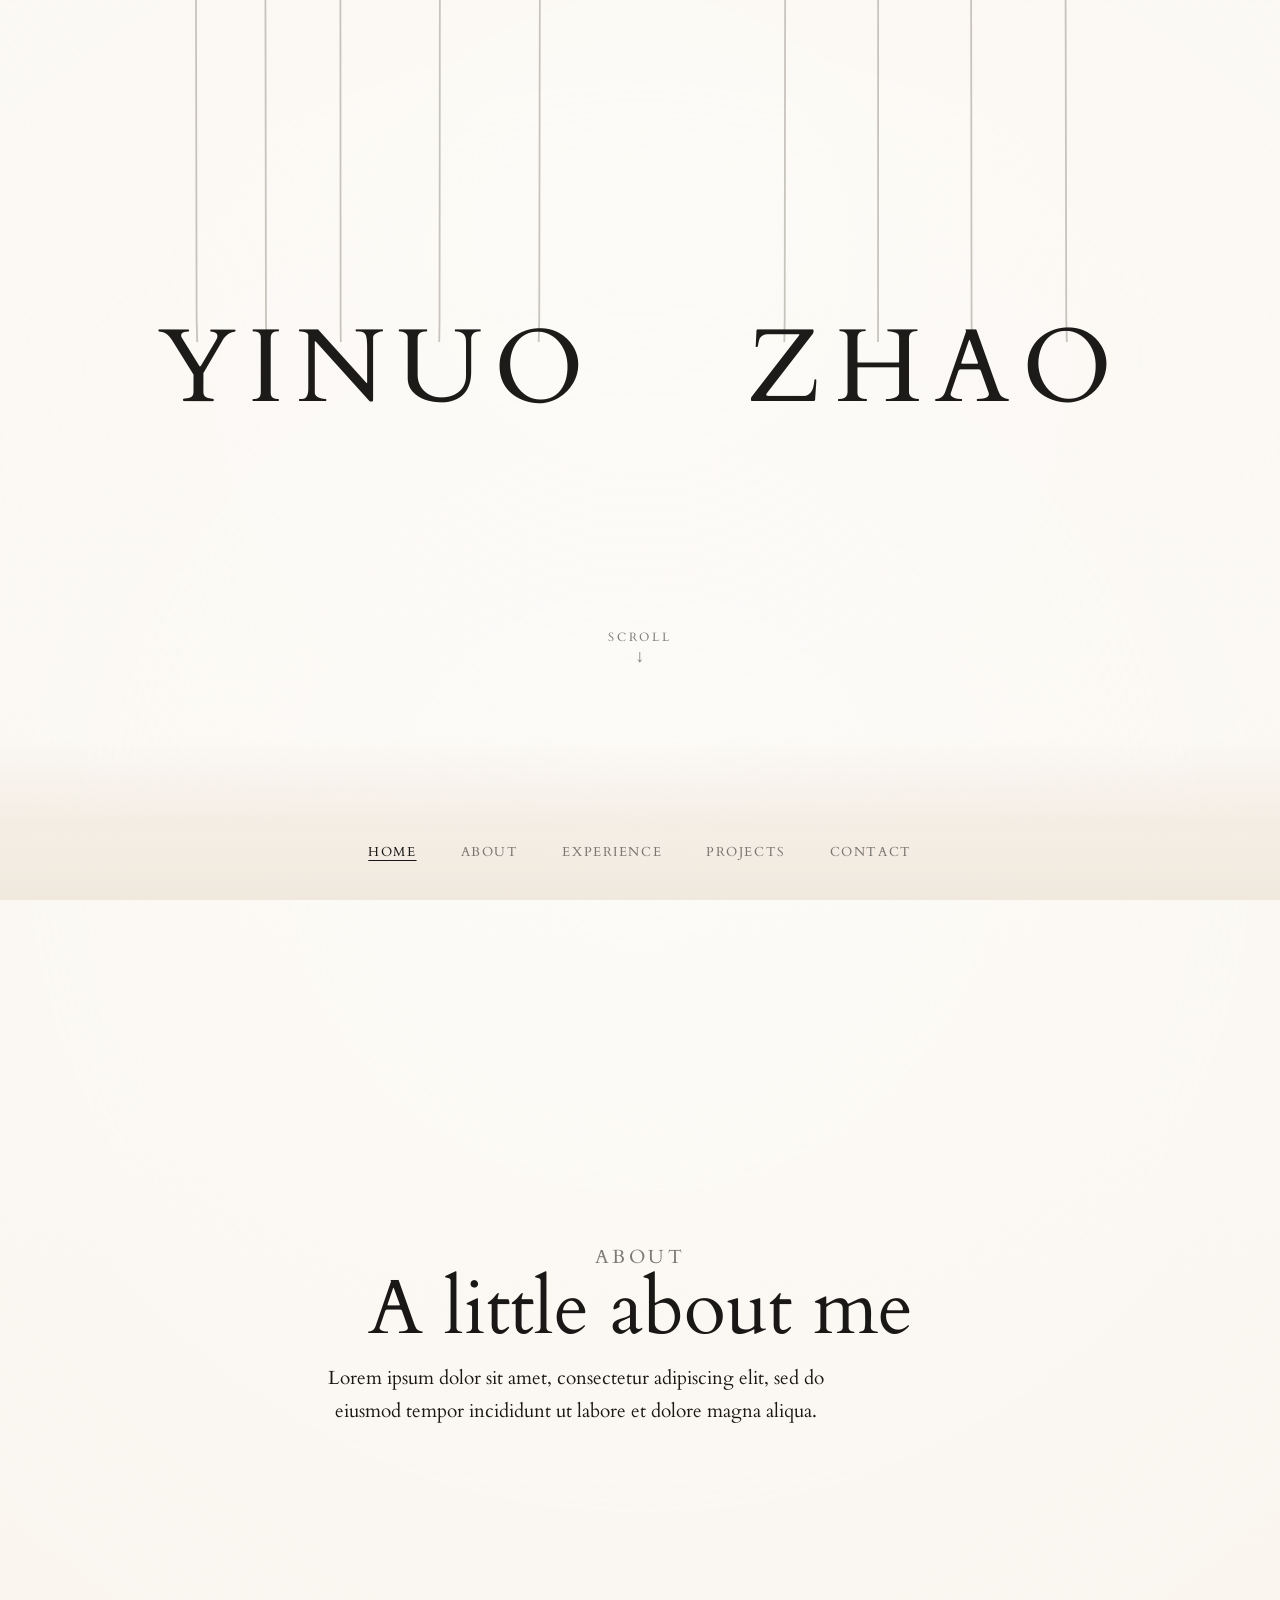
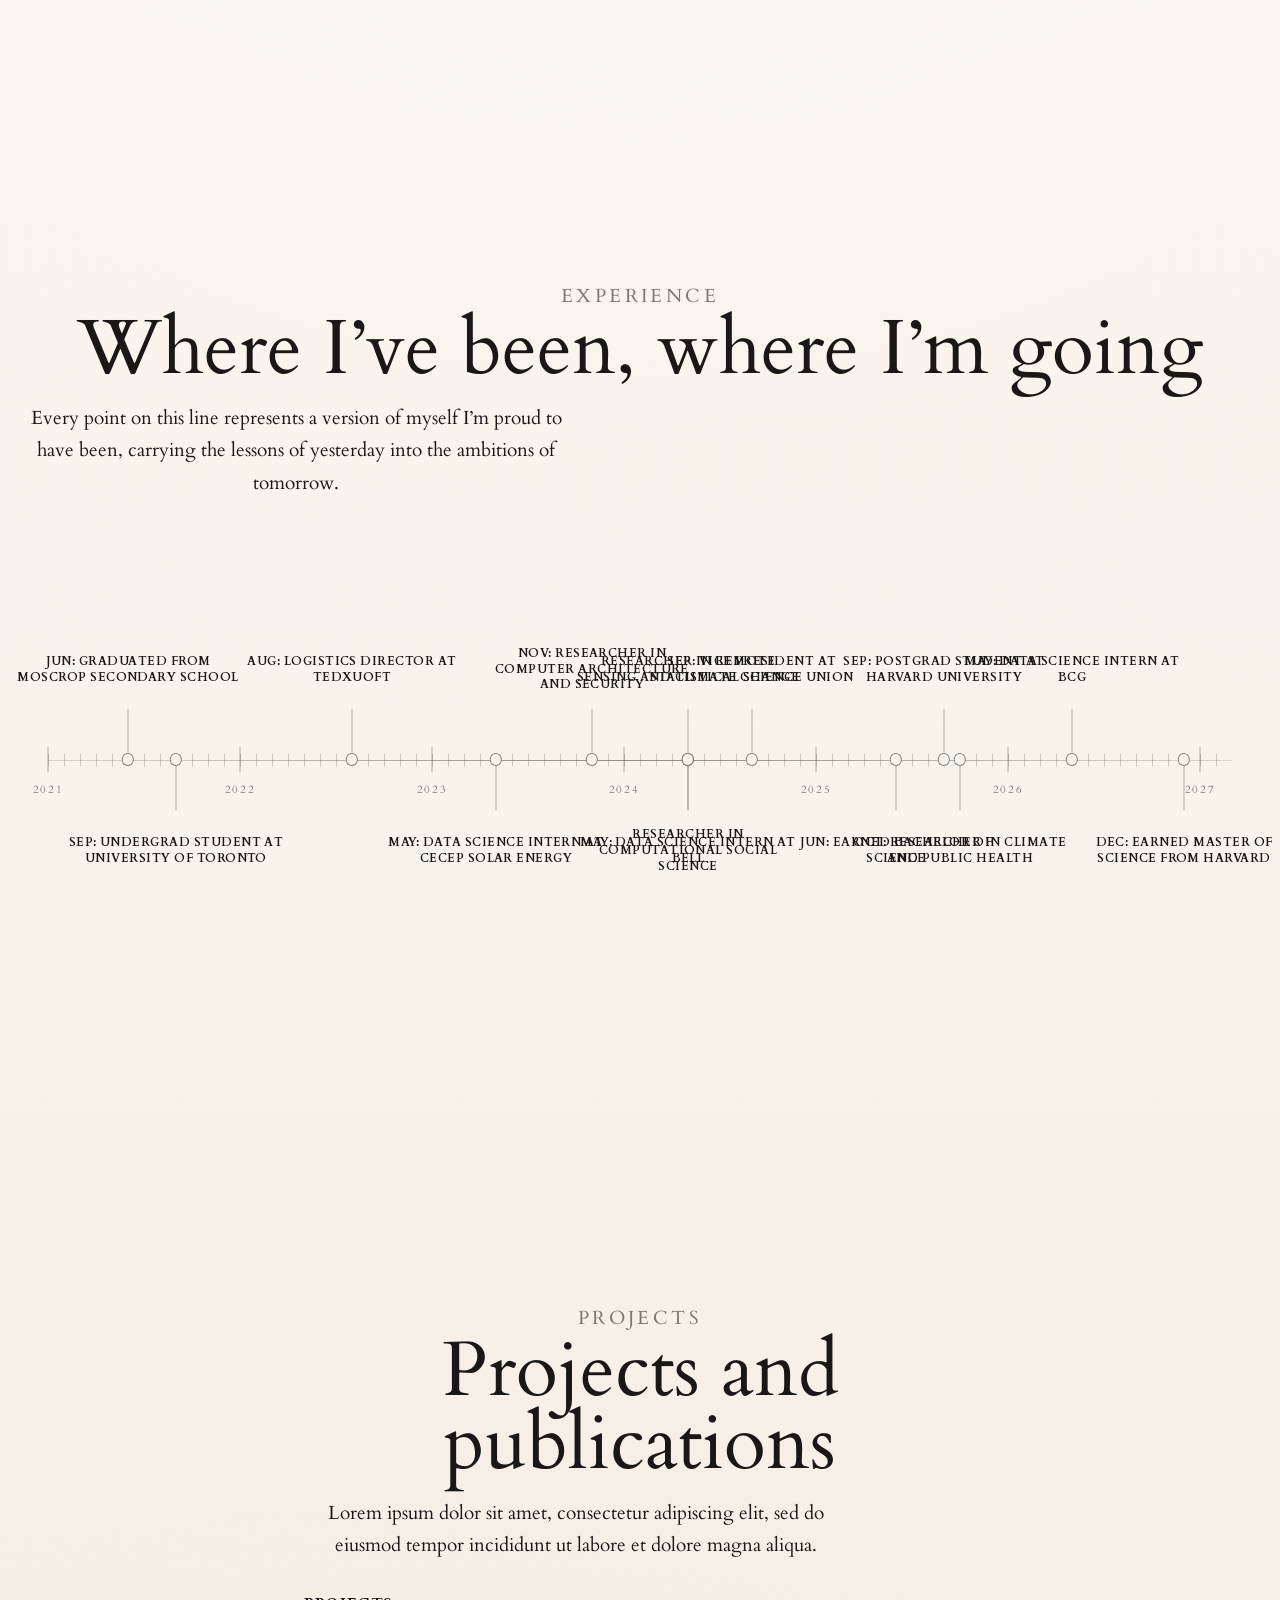
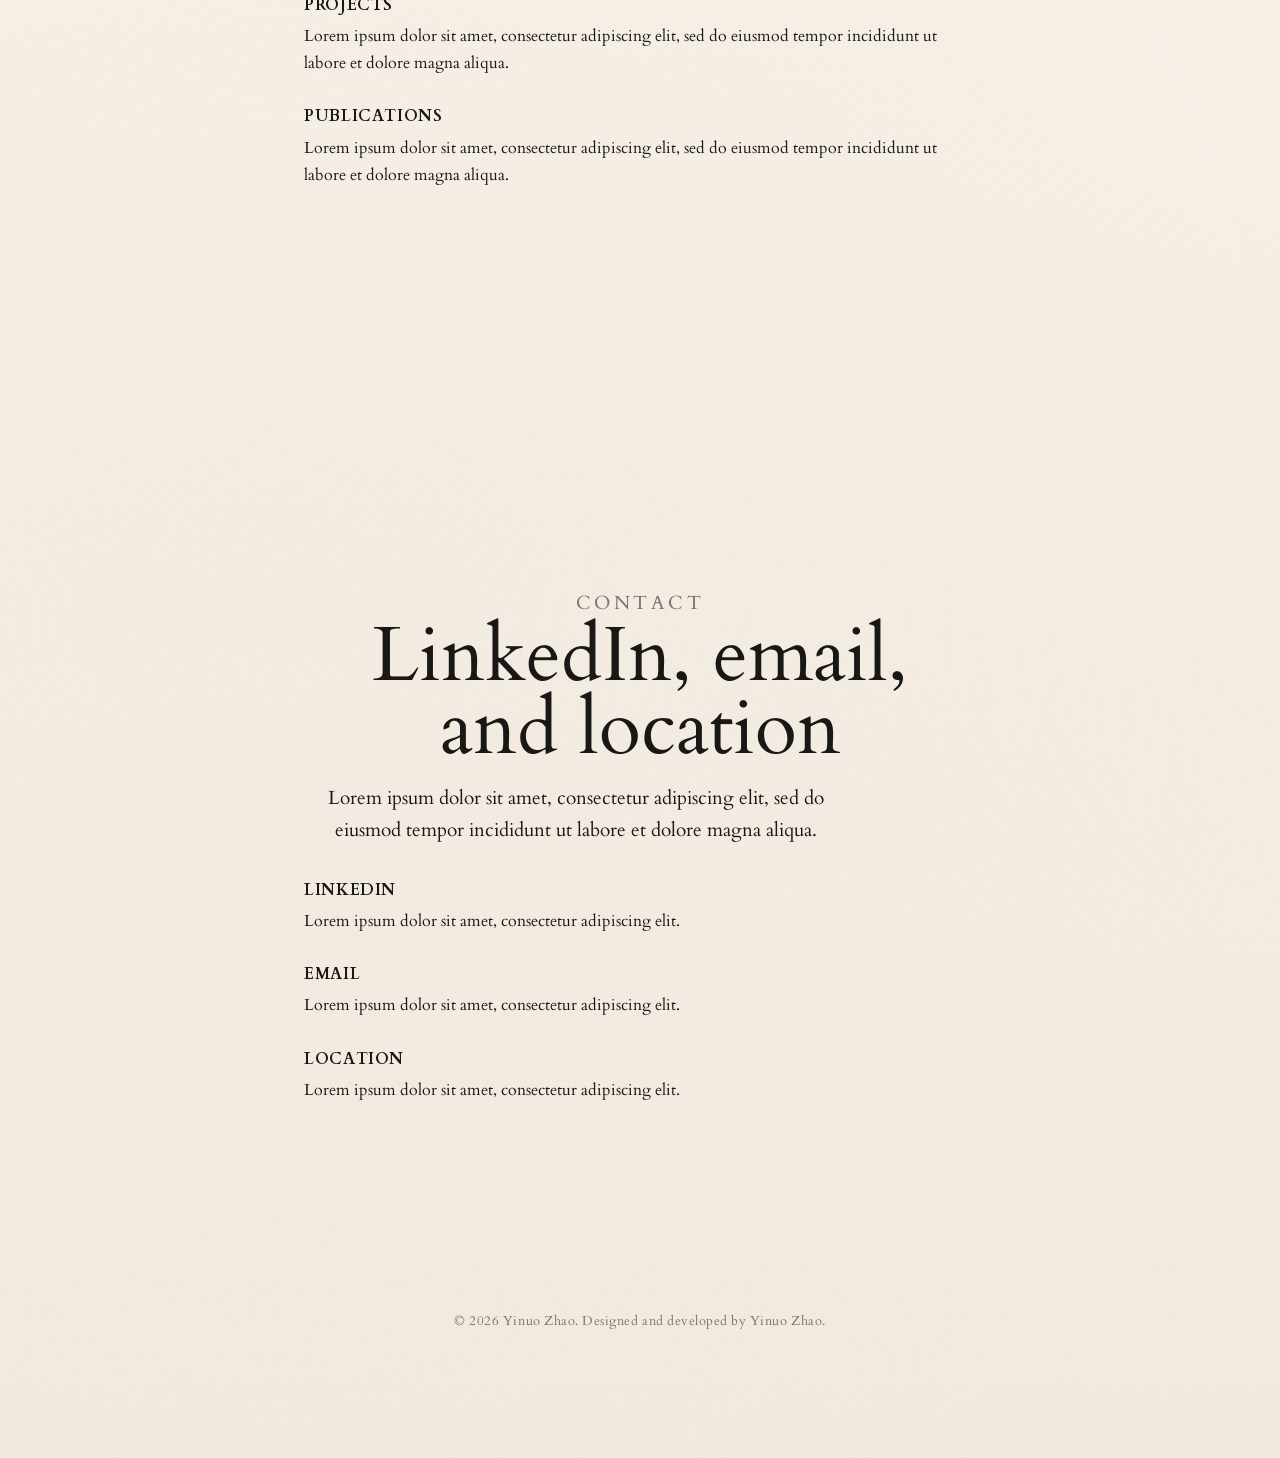
==== index.html @ 0bb0e54e "timeline" ====
<!DOCTYPE html>
<html lang="en">
  <head>
    <meta charset="UTF-8" />
    <meta name="viewport" content="width=device-width, initial-scale=1.0" />
    <title>Yinuo Zhao</title>
    <meta
      name="description"
      content="A minimalist personal landing page with hanging kinetic letters."
    />
    <link
      rel="preconnect"
      href="https://fonts.googleapis.com"
    />
    <link
      rel="preconnect"
      href="https://fonts.gstatic.com"
      crossorigin
    />
    <link
      href="https://fonts.googleapis.com/css2?family=Cardo:wght@400;700&display=swap"
      rel="stylesheet"
    />
    <link rel="stylesheet" href="./styles.css" />
  </head>
  <body>
    <div
      id="custom-cursor"
      class="custom-cursor"
      aria-hidden="true"
    ></div>

    <main
      id="home"
      class="landing"
      aria-labelledby="site-title"
      data-section
      data-nav-label="Home"
    >
      <canvas
        id="kinetic-name"
        class="kinetic-canvas"
        aria-hidden="true"
      ></canvas>

      <div class="sr-only">
        <h1 id="site-title">Yinuo Zhao</h1>
        <p>
          Full-screen landing page with suspended letters that gently swing and
          react to pointer movement.
        </p>
      </div>

      <div class="scroll-cue" aria-hidden="true">
        <span class="scroll-cue__label">Scroll</span>
        <span class="scroll-cue__arrow">↓</span>
      </div>
    </main>

    <section
      id="about"
      class="content-section"
      aria-labelledby="about-title"
      data-section
      data-nav-label="About"
    >
      <div class="content-section__inner">
        <p class="content-section__eyebrow">About</p>
        <h2 id="about-title">A little about me</h2>
        <p class="content-section__intro">
          Lorem ipsum dolor sit amet, consectetur adipiscing elit, sed do
          eiusmod tempor incididunt ut labore et dolore magna aliqua.
        </p>
      </div>
    </section>

    <section
      id="experience"
      class="content-section"
      aria-labelledby="experience-title"
      data-section
      data-nav-label="Experience"
    >
      <div class="content-section__inner content-section__inner--wide">
        <p class="content-section__eyebrow">Experience</p>
        <h2 id="experience-title">Where I’ve been, where I’m going</h2>
        <p class="content-section__intro" id="experience-intro"></p>
        <div
          class="experience-timeline"
          id="experience-timeline"
          aria-label="Timeline of key experience"
        >
          <div class="experience-timeline__line" aria-hidden="true"></div>
        </div>
      </div>
    </section>

    <section
      id="projects"
      class="content-section"
      aria-labelledby="projects-title"
      data-section
      data-nav-label="Projects"
    >
      <div class="content-section__inner">
        <p class="content-section__eyebrow">Projects</p>
        <h2 id="projects-title">Projects and publications</h2>
        <p class="content-section__intro">
          Lorem ipsum dolor sit amet, consectetur adipiscing elit, sed do
          eiusmod tempor incididunt ut labore et dolore magna aliqua.
        </p>
        <div class="content-group">
          <div class="content-entry">
            <h3>Projects</h3>
            <p>
              Lorem ipsum dolor sit amet, consectetur adipiscing elit, sed do
              eiusmod tempor incididunt ut labore et dolore magna aliqua.
            </p>
          </div>
          <div class="content-entry">
            <h3>Publications</h3>
            <p>
              Lorem ipsum dolor sit amet, consectetur adipiscing elit, sed do
              eiusmod tempor incididunt ut labore et dolore magna aliqua.
            </p>
          </div>
        </div>
      </div>
    </section>

    <section
      id="contact"
      class="content-section"
      aria-labelledby="contact-title"
      data-section
      data-nav-label="Contact"
    >
      <div class="content-section__inner">
        <p class="content-section__eyebrow">Contact</p>
        <h2 id="contact-title">LinkedIn, email, and location</h2>
        <p class="content-section__intro">
          Lorem ipsum dolor sit amet, consectetur adipiscing elit, sed do
          eiusmod tempor incididunt ut labore et dolore magna aliqua.
        </p>
        <div class="content-group">
          <div class="content-entry">
            <h3>LinkedIn</h3>
            <p>Lorem ipsum dolor sit amet, consectetur adipiscing elit.</p>
          </div>
          <div class="content-entry">
            <h3>Email</h3>
            <p>Lorem ipsum dolor sit amet, consectetur adipiscing elit.</p>
          </div>
          <div class="content-entry">
            <h3>Location</h3>
            <p>Lorem ipsum dolor sit amet, consectetur adipiscing elit.</p>
          </div>
        </div>
      </div>
    </section>

    <nav
      class="section-nav"
      aria-label="Section navigation"
    >
      <div class="section-nav__rail" id="section-nav"></div>
    </nav>

    <footer class="site-footer" aria-label="Site footer">
      <p>© 2026 Yinuo Zhao. Designed and developed by Yinuo Zhao.</p>
    </footer>

    <script src="./content/site-content.js"></script>
    <script src="./script.js"></script>
  </body>
</html>
---- styles.css ----
:root {
  --bg: #f8f3eb;
  --bg-warm: #f1e9de;
  --ink: #191816;
  --muted: rgba(25, 24, 22, 0.56);
  --string: rgba(101, 92, 80, 0.34);
  --glow: rgba(255, 255, 255, 0.55);
}

* {
  box-sizing: border-box;
}

html,
body {
  margin: 0;
  min-height: 100%;
  scroll-behavior: smooth;
}

body {
  overflow-x: hidden;
  color: var(--ink);
  font-family: "Cardo", "Iowan Old Style", "Palatino Linotype", "Book Antiqua",
    Palatino, "Times New Roman", serif;
  background:
    radial-gradient(circle at 50% 18%, var(--glow), transparent 32%),
    radial-gradient(circle at 22% 82%, rgba(241, 233, 222, 0.42), transparent 28%),
    linear-gradient(180deg, #fbf8f2 0%, var(--bg) 52%, var(--bg-warm) 100%);
}

.custom-cursor {
  position: fixed;
  top: 0;
  left: 0;
  width: 12px;
  height: 12px;
  border: 1px solid rgba(25, 24, 22, 0.9);
  border-radius: 50%;
  background: rgba(25, 24, 22, 0.16);
  pointer-events: none;
  opacity: 0;
  transform: translate(-50%, -50%);
  transition: opacity 160ms ease;
  z-index: 30;
}

.custom-cursor.is-visible {
  opacity: 1;
}

body::after {
  content: "";
  position: fixed;
  left: 0;
  right: 0;
  bottom: 0;
  height: 10rem;
  pointer-events: none;
  z-index: 9;
  background: linear-gradient(
    180deg,
    rgba(241, 233, 222, 0) 0%,
    rgba(241, 233, 222, 0.68) 48%,
    var(--bg-warm) 100%
  );
}

.landing {
  position: relative;
  width: 100vw;
  height: 100vh;
  height: 100dvh;
  overflow: hidden;
}

.scroll-cue {
  position: absolute;
  left: 50%;
  top: 72%;
  display: inline-flex;
  flex-direction: column;
  align-items: center;
  gap: 0.35rem;
  transform: translate(-50%, -50%);
  color: var(--muted);
  pointer-events: none;
  z-index: 2;
}

.scroll-cue__label {
  font-size: 0.72rem;
  letter-spacing: 0.24em;
  text-transform: uppercase;
}

.scroll-cue__arrow {
  font-size: 0.95rem;
  line-height: 1;
}

.content-section {
  min-height: 100vh;
  min-height: 100dvh;
  display: flex;
  align-items: center;
  justify-content: center;
  padding: 5rem 1.5rem 7rem;
}

.content-section__inner {
  width: min(42rem, 100%);
  text-align: center;
}

.content-section__inner--wide {
  width: min(78rem, 100%);
}

.content-section__intro {
  margin: 0 auto;
  max-width: 34rem;
}

.content-section__eyebrow {
  margin: 0 0 0.75rem;
  color: var(--muted);
  font-size: 0.82rem;
  letter-spacing: 0.18em;
  text-transform: uppercase;
}

.content-section h2 {
  margin: 0 0 1rem;
  font-size: clamp(2.4rem, 6vw, 4.8rem);
  font-weight: 500;
  line-height: 0.95;
}

.content-section p {
  margin: 0;
  font-size: clamp(1rem, 2vw, 1.2rem);
  line-height: 1.7;
}

.content-group {
  display: grid;
  gap: 1.75rem;
  margin-top: 2rem;
  text-align: left;
}

.content-entry h3 {
  margin: 0 0 0.45rem;
  font-size: 1rem;
  font-weight: 700;
  letter-spacing: 0.04em;
  text-transform: uppercase;
}

.content-entry p {
  font-size: 1rem;
}

.experience-timeline {
  --timeline-months: 71;
  --timeline-inset: 1.5rem;
  position: relative;
  margin-top: 1.25rem;
  min-height: 30rem;
  padding: 4rem var(--timeline-inset);
}

.experience-timeline__line {
  position: absolute;
  left: var(--timeline-inset);
  right: var(--timeline-inset);
  top: 50%;
  height: 1px;
  background: linear-gradient(90deg, rgba(101, 92, 80, 0.2), rgba(101, 92, 80, 0.68), rgba(101, 92, 80, 0.2));
}

.experience-timeline__line::before {
  content: "";
  position: absolute;
  left: 0;
  right: 0;
  top: 50%;
  height: 0.8rem;
  transform: translateY(-50%);
  background: repeating-linear-gradient(
    90deg,
    rgba(101, 92, 80, 0.3) 0,
    rgba(101, 92, 80, 0.3) 1px,
    transparent 1px,
    transparent calc(100% / var(--timeline-months))
  );
}

.experience-year-tick {
  position: absolute;
  left: calc(
    var(--timeline-inset) +
    (var(--month) / var(--timeline-months)) * (100% - (var(--timeline-inset) * 2))
  );
  top: 50%;
  width: 1px;
  height: 1.6rem;
  background: rgba(101, 92, 80, 0.48);
  transform: translate(-50%, -50%);
}

.experience-year-tick__label {
  position: absolute;
  left: 50%;
  top: calc(100% + 0.65rem);
  color: var(--muted);
  font-size: 0.66rem;
  letter-spacing: 0.16em;
  text-transform: uppercase;
  transform: translateX(-50%);
  white-space: nowrap;
}

.experience-event {
  position: absolute;
  left: calc(
    var(--timeline-inset) +
    (var(--month) / var(--timeline-months)) * (100% - (var(--timeline-inset) * 2))
  );
  top: 50%;
  width: min(14rem, 22vw);
  transform: translate(-50%, -50%);
}

.experience-event::before {
  content: "";
  position: absolute;
  left: 50%;
  top: 50%;
  width: 1px;
  height: 3.15rem;
  background: rgba(101, 92, 80, 0.46);
  transform: translateX(-50%);
}

.experience-event::after {
  content: "";
  position: absolute;
  left: 50%;
  top: 50%;
  width: 0.65rem;
  height: 0.65rem;
  border: 1px solid rgba(25, 24, 22, 0.5);
  border-radius: 50%;
  background: var(--bg);
  transform: translate(-50%, -50%);
}

.experience-event--top {
  padding-bottom: 7.4rem;
}

.experience-event--top::before {
  transform: translateX(-50%) translateY(-100%);
}

.experience-event--bottom {
  padding-top: 7.4rem;
}

.experience-event__title {
  margin: 0;
  font-size: 0.74rem;
  font-weight: 700;
  letter-spacing: 0.04em;
  text-transform: uppercase;
  line-height: 1.35;
}

.experience-event--top .experience-event__title {
  margin-right: auto;
  margin-left: auto;
  margin-bottom: 3.95rem;
}

.experience-event--bottom .experience-event__title {
  margin-right: auto;
  margin-left: auto;
  margin-top: 3.95rem;
}

.kinetic-canvas {
  display: block;
  width: 100%;
  height: 100%;
}

.sr-only {
  position: absolute;
  width: 1px;
  height: 1px;
  padding: 0;
  margin: -1px;
  overflow: hidden;
  clip: rect(0, 0, 0, 0);
  white-space: nowrap;
  border: 0;
}

.section-nav {
  position: fixed;
  left: 50%;
  bottom: 1.5rem;
  z-index: 10;
  transform: translateX(-50%);
  width: min(calc(100vw - 2rem), 32rem);
  pointer-events: none;
}

.section-nav__rail {
  display: flex;
  align-items: center;
  justify-content: center;
  gap: 0.55rem;
  padding: 0.2rem 0;
  pointer-events: auto;
}

.section-nav__link {
  appearance: none;
  border: 0;
  background: transparent;
  color: var(--muted);
  font: inherit;
  font-size: 0.82rem;
  letter-spacing: 0.12em;
  padding: 0.72rem 1.1rem;
  text-decoration: none;
  text-transform: uppercase;
  transition:
    background-color 180ms ease,
    color 180ms ease,
    transform 180ms ease,
    box-shadow 180ms ease;
}

.section-nav__link:hover,
.section-nav__link:focus-visible {
  color: var(--ink);
  outline: none;
  transform: translateY(-1px);
}

.section-nav__link.is-active {
  color: var(--ink);
  text-decoration: underline;
  text-underline-offset: 0.28em;
  text-decoration-thickness: 1px;
}

.site-footer {
  padding: 0 1.5rem 8rem;
  text-align: center;
}

.site-footer p {
  margin: 0;
  color: var(--muted);
  font-size: 0.82rem;
  letter-spacing: 0.04em;
}

@media (pointer: fine) {
  html,
  body,
  a,
  button,
  [role="button"] {
    cursor: none;
  }
}

@media (max-width: 640px) {
  .scroll-cue {
    top: 74%;
  }

  .experience-timeline {
    --timeline-inset: 0.4rem;
    margin-top: 1rem;
    min-height: auto;
    padding: 0 0 0 1.35rem;
  }

  .experience-timeline__line {
    left: var(--timeline-inset);
    right: auto;
    top: 0;
    bottom: 0;
    width: 1px;
    height: auto;
    background: linear-gradient(180deg, rgba(101, 92, 80, 0.2), rgba(101, 92, 80, 0.68), rgba(101, 92, 80, 0.2));
  }

  .experience-timeline__line::before {
    left: 50%;
    right: auto;
    top: 0;
    bottom: 0;
    width: 0.8rem;
    height: auto;
    transform: translateX(-50%);
    background: repeating-linear-gradient(
      180deg,
      rgba(101, 92, 80, 0.3) 0,
      rgba(101, 92, 80, 0.3) 1px,
      transparent 1px,
      transparent calc(100% / var(--timeline-months))
    );
  }

  .experience-event,
  .experience-event--top,
  .experience-event--bottom {
    position: relative;
    left: auto;
    top: auto;
    width: 100%;
    padding: 0 0 0 1.8rem;
    margin: 0 0 2rem;
    transform: none;
  }

  .experience-event::before {
    left: -0.95rem;
    top: 1.1rem;
    width: 1.4rem;
    height: 1px;
    transform: none;
  }

  .experience-event::after {
    left: -0.95rem;
    top: 1.1rem;
    transform: translate(-50%, -50%);
  }

  .experience-year-tick {
    display: none;
  }

  .experience-event--top .experience-event__title,
  .experience-event--bottom .experience-event__title {
    margin-top: 0;
    margin-bottom: 0;
  }

  .section-nav {
    bottom: 1rem;
    width: calc(100vw - 1rem);
  }

  .section-nav__rail {
    gap: 0.35rem;
    padding: 0.45rem;
  }

  .section-nav__link {
    flex: 1 1 auto;
    padding: 0.72rem 0.85rem;
    font-size: 0.74rem;
    text-align: center;
  }

}
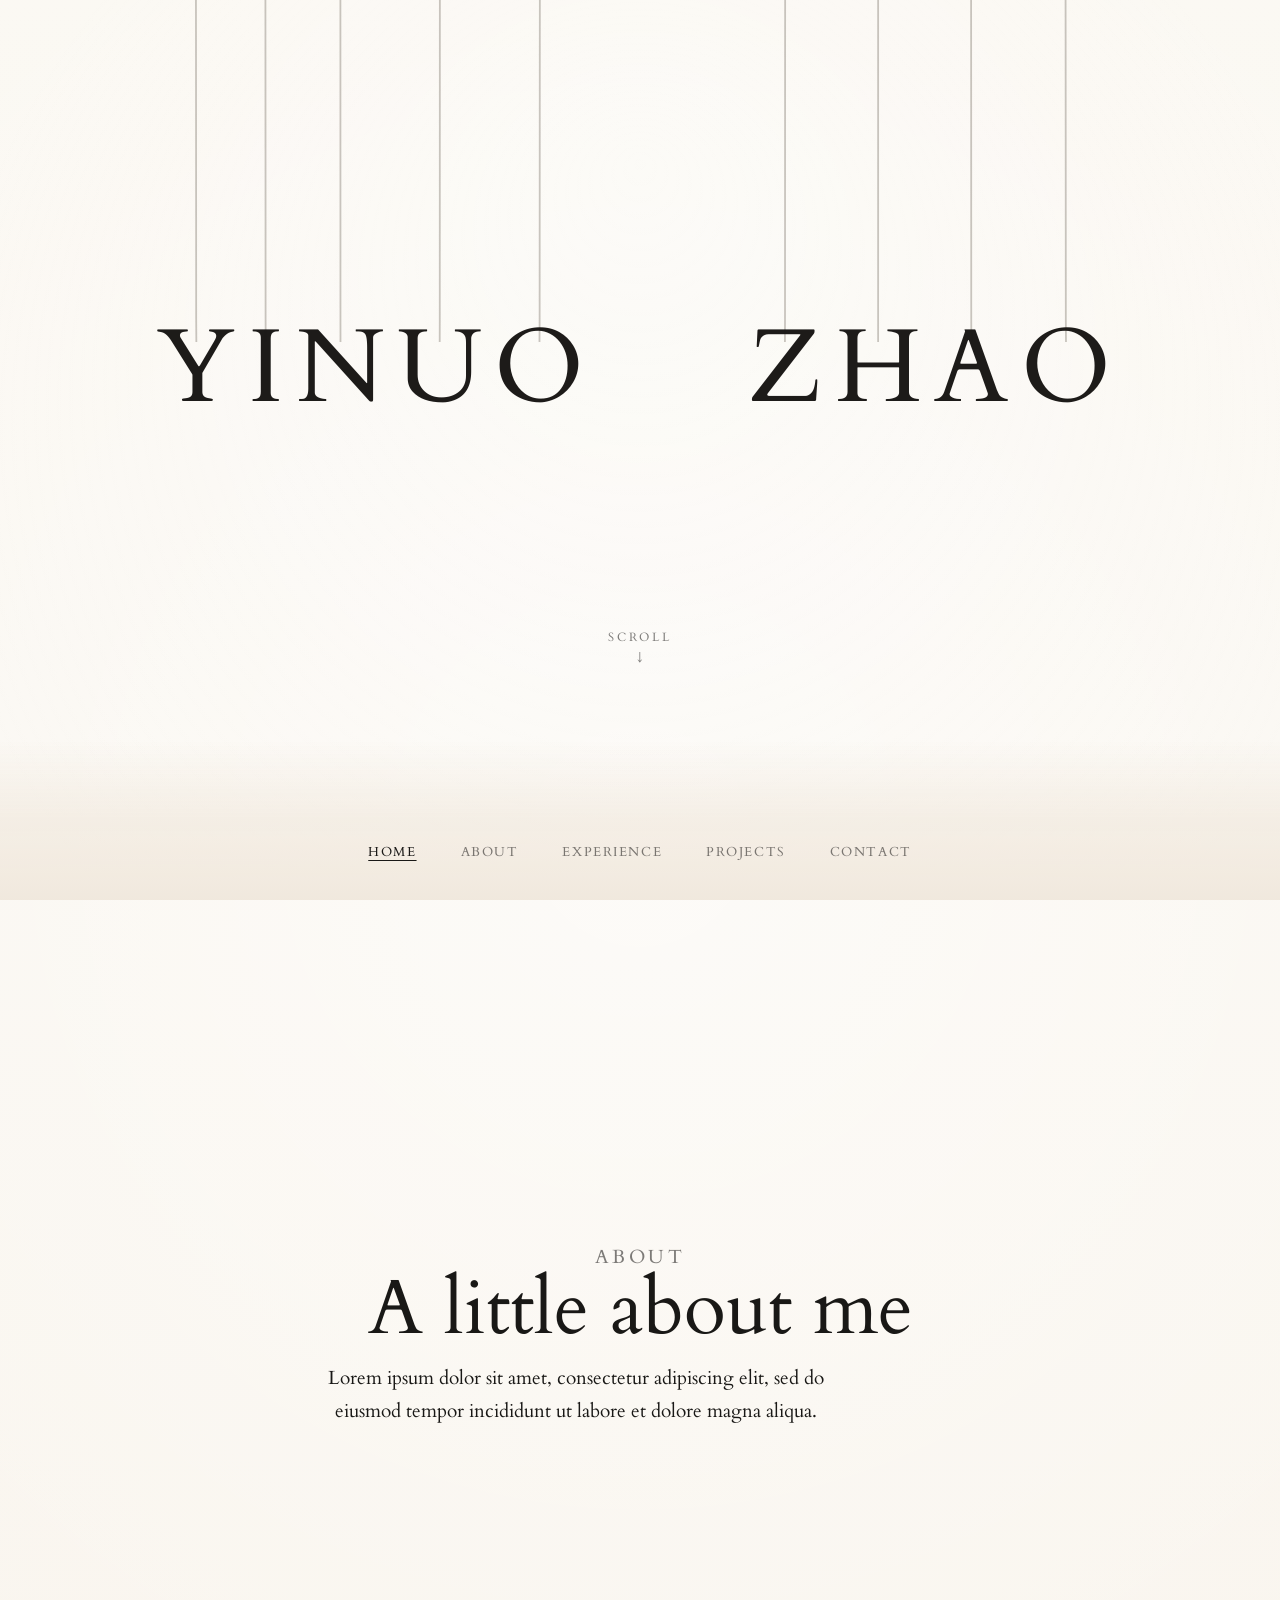
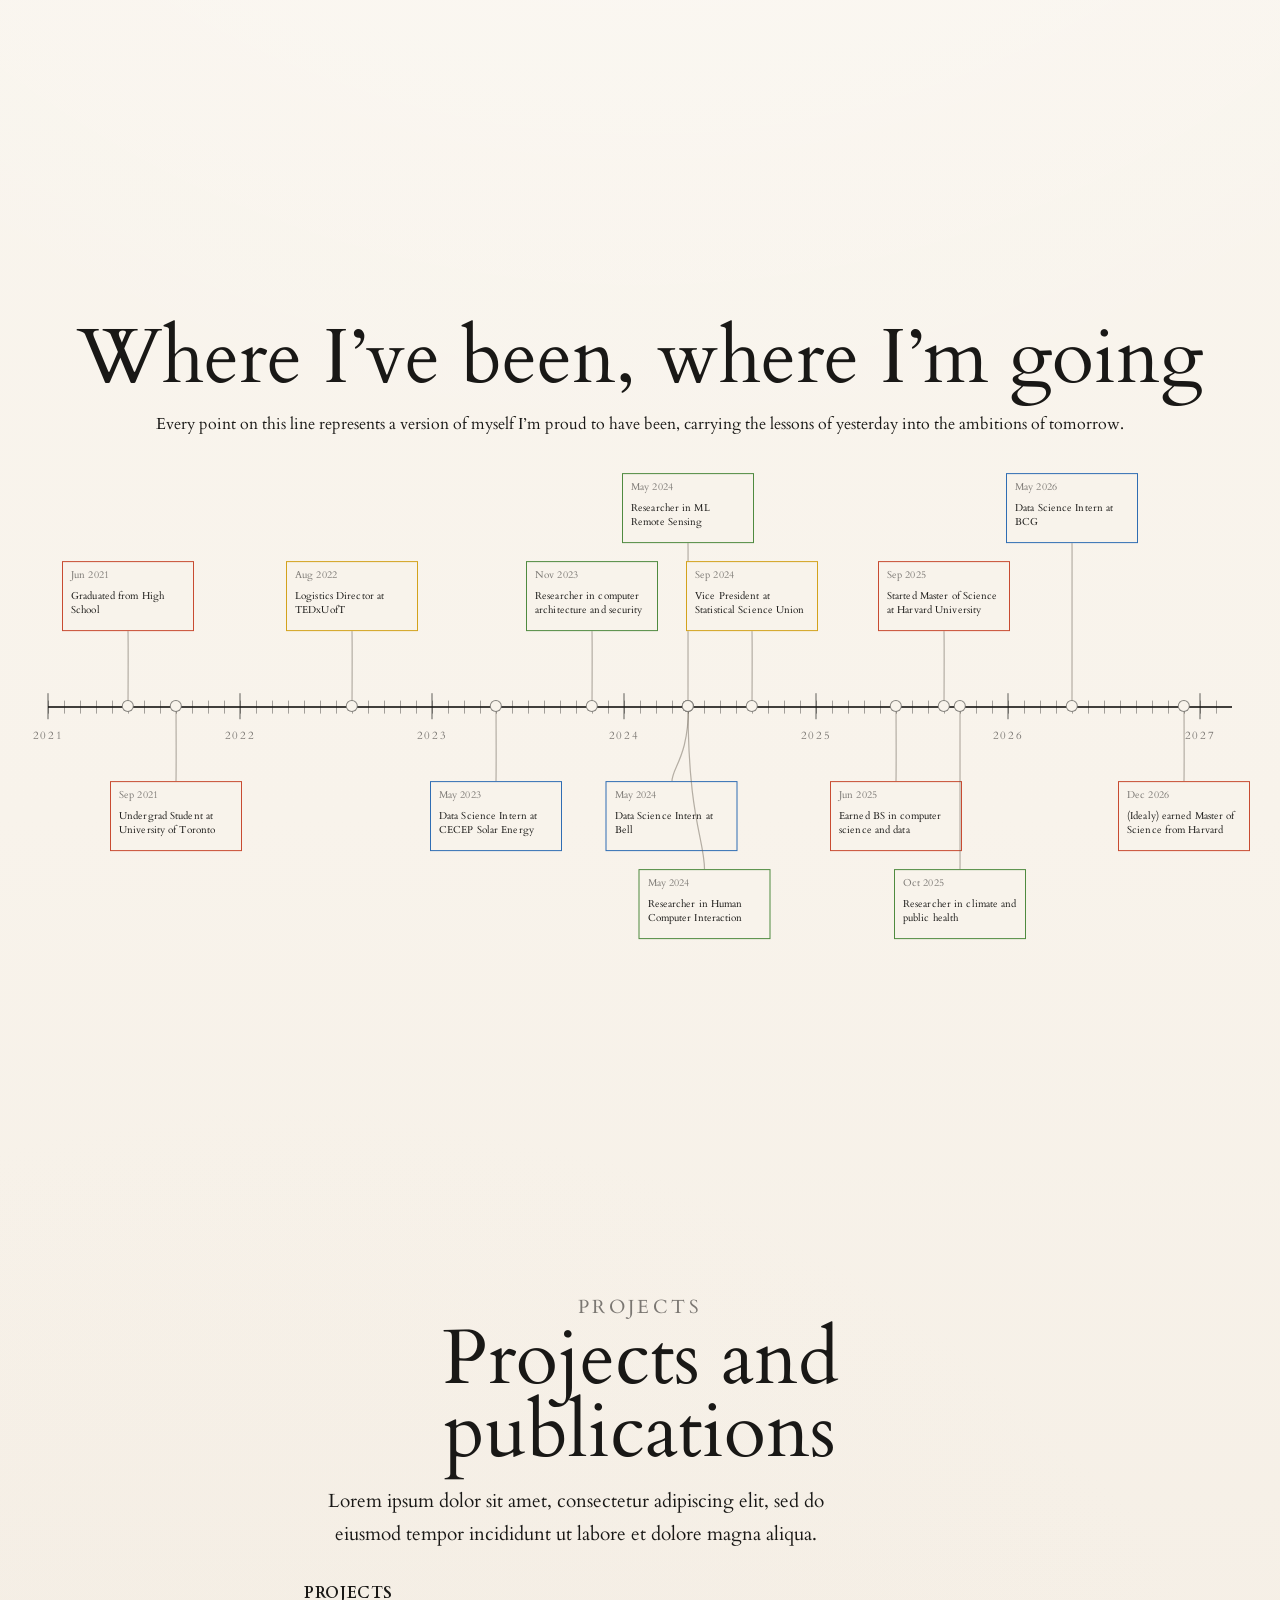
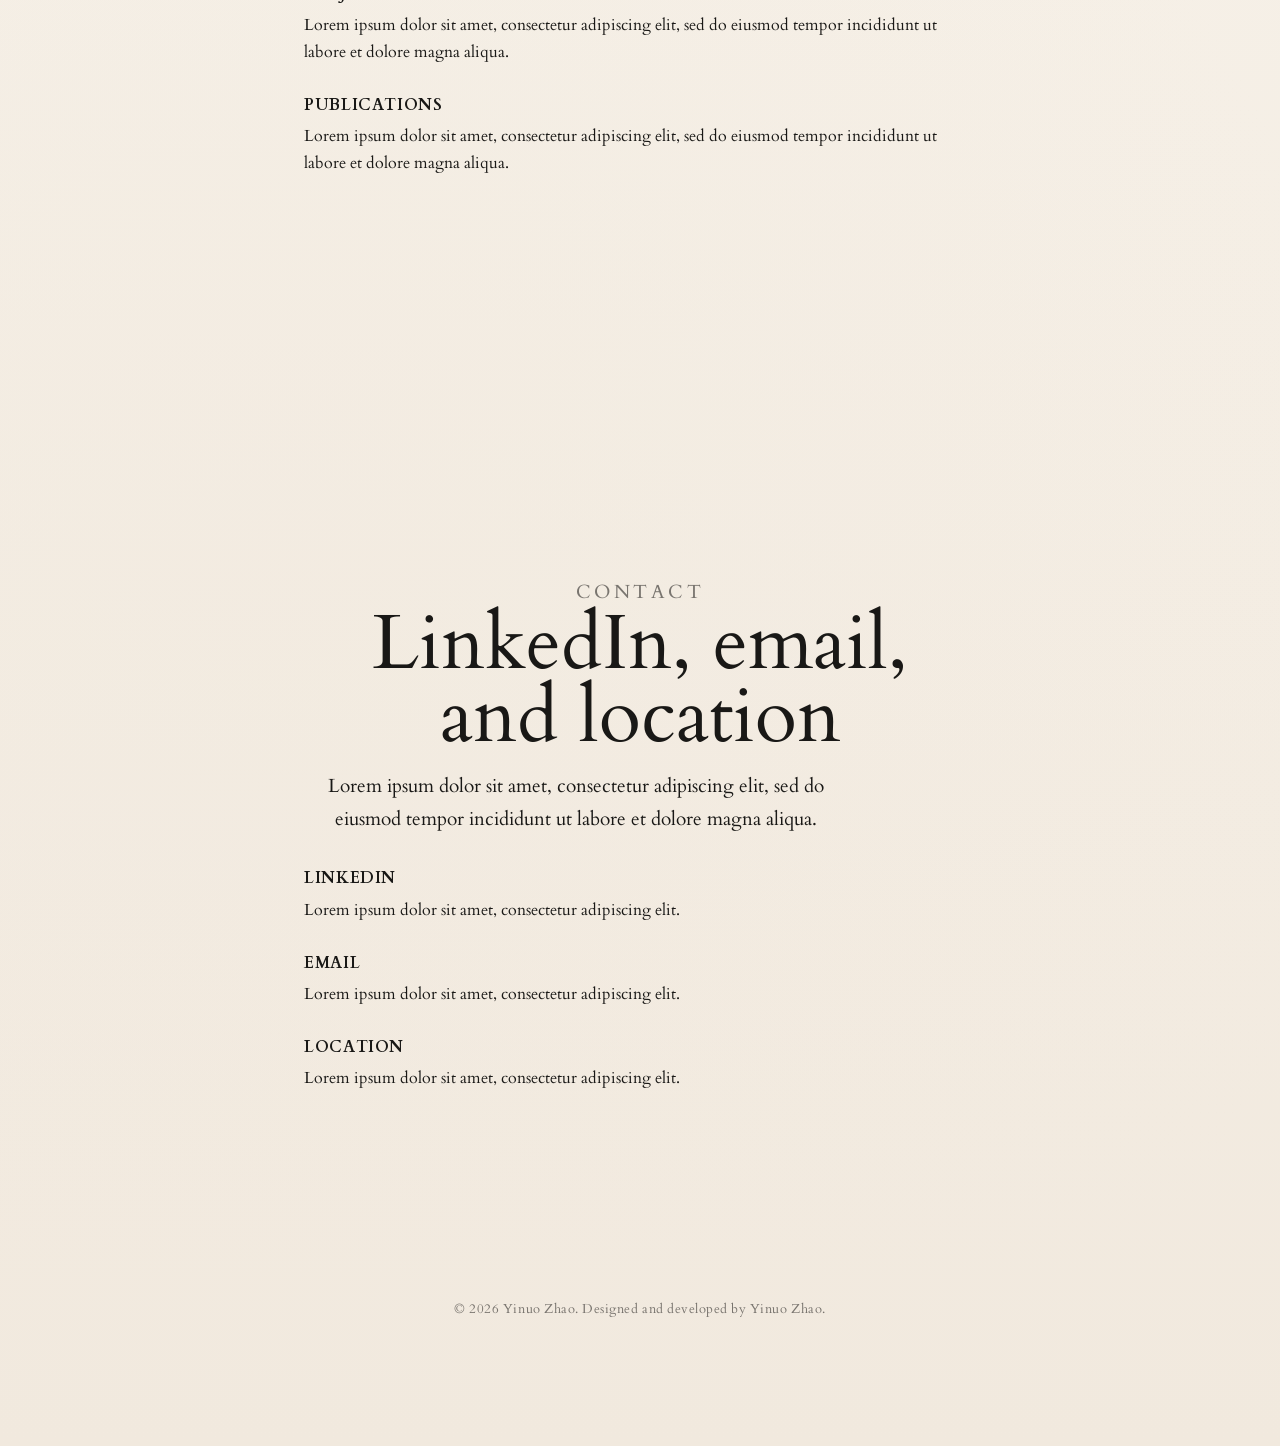
==== commit ae62e5ed: "polished the experience section" ====
--- a/index.html
+++ b/index.html
@@ -82,7 +82,6 @@
       data-nav-label="Experience"
     >
       <div class="content-section__inner content-section__inner--wide">
-        <p class="content-section__eyebrow">Experience</p>
         <h2 id="experience-title">Where I’ve been, where I’m going</h2>
         <p class="content-section__intro" id="experience-intro"></p>
         <div
--- a/styles.css
+++ b/styles.css
@@ -5,6 +5,10 @@
   --muted: rgba(25, 24, 22, 0.56);
   --string: rgba(101, 92, 80, 0.34);
   --glow: rgba(255, 255, 255, 0.55);
+  --experience-education: #c84b31;
+  --experience-work: #2f6db3;
+  --experience-research: #4f8a3f;
+  --experience-other: #d3a21c;
 }
 
 * {
@@ -122,6 +126,17 @@
   max-width: 34rem;
 }
 
+#experience-intro {
+  display: block;
+  width: 100%;
+  max-width: none;
+  margin-left: auto;
+  margin-right: auto;
+  font-size: clamp(0.9rem, 1.4vw, 1rem);
+  white-space: nowrap;
+  text-align: center;
+}
+
 .content-section__eyebrow {
   margin: 0 0 0.75rem;
   color: var(--muted);
@@ -166,7 +181,7 @@
   --timeline-months: 71;
   --timeline-inset: 1.5rem;
   position: relative;
-  margin-top: 1.25rem;
+  margin-top: 1.75rem;
   min-height: 30rem;
   padding: 4rem var(--timeline-inset);
 }
@@ -176,8 +191,8 @@
   left: var(--timeline-inset);
   right: var(--timeline-inset);
   top: 50%;
-  height: 1px;
-  background: linear-gradient(90deg, rgba(101, 92, 80, 0.2), rgba(101, 92, 80, 0.68), rgba(101, 92, 80, 0.2));
+  height: 2px;
+  background: rgba(25, 24, 22, 0.82);
 }
 
 .experience-timeline__line::before {
@@ -190,8 +205,8 @@
   transform: translateY(-50%);
   background: repeating-linear-gradient(
     90deg,
-    rgba(101, 92, 80, 0.3) 0,
-    rgba(101, 92, 80, 0.3) 1px,
+    rgba(25, 24, 22, 0.38) 0,
+    rgba(25, 24, 22, 0.38) 1px,
     transparent 1px,
     transparent calc(100% / var(--timeline-months))
   );
@@ -206,7 +221,7 @@
   top: 50%;
   width: 1px;
   height: 1.6rem;
-  background: rgba(101, 92, 80, 0.48);
+  background: rgba(25, 24, 22, 0.68);
   transform: translate(-50%, -50%);
 }
 
@@ -223,25 +238,28 @@
 }
 
 .experience-event {
+  --event-level: 0;
+  --event-lift: calc(var(--event-level) * 2.75rem);
+  --event-nudge: 0px;
   position: absolute;
   left: calc(
     var(--timeline-inset) +
     (var(--month) / var(--timeline-months)) * (100% - (var(--timeline-inset) * 2))
   );
   top: 50%;
-  width: min(14rem, 22vw);
+  width: min(8.25rem, 12vw);
+  pointer-events: none;
+  z-index: 1;
   transform: translate(-50%, -50%);
 }
 
+.experience-event:hover,
+.experience-event:focus-within {
+  z-index: 10;
+}
+
 .experience-event::before {
-  content: "";
-  position: absolute;
-  left: 50%;
-  top: 50%;
-  width: 1px;
-  height: 3.15rem;
-  background: rgba(101, 92, 80, 0.46);
-  transform: translateX(-50%);
+  display: none;
 }
 
 .experience-event::after {
@@ -254,11 +272,12 @@
   border: 1px solid rgba(25, 24, 22, 0.5);
   border-radius: 50%;
   background: var(--bg);
+  z-index: 0;
   transform: translate(-50%, -50%);
 }
 
 .experience-event--top {
-  padding-bottom: 7.4rem;
+  padding-bottom: calc(8.6rem + var(--event-lift));
 }
 
 .experience-event--top::before {
@@ -266,28 +285,177 @@
 }
 
 .experience-event--bottom {
-  padding-top: 7.4rem;
+  padding-top: calc(8.6rem + var(--event-lift));
 }
 
 .experience-event__title {
   margin: 0;
-  font-size: 0.74rem;
-  font-weight: 700;
-  letter-spacing: 0.04em;
+  font-size: 0.64rem;
+  font-weight: 500;
+  letter-spacing: 0.01em;
+  text-transform: none;
+  line-height: 1.35;
+}
+
+.experience-event__card {
+  display: grid;
+  gap: 0.45rem;
+  position: relative;
+  width: 100%;
+  margin: 0 auto;
+  padding: 0.45rem 0.5rem 0.3rem;
+  border: 1px solid var(--experience-other);
+  border-radius: 0;
+  background: var(--bg);
+  pointer-events: auto;
+  text-align: left;
+  z-index: 2;
+  transform: translateX(var(--event-nudge));
+  transition:
+    width 220ms ease,
+    max-width 220ms ease,
+    padding 220ms ease,
+    box-shadow 220ms ease;
+}
+
+.experience-event__connector {
+  position: absolute;
+  overflow: visible;
+  pointer-events: none;
+  z-index: 0;
+}
+
+.experience-event__connector-path {
+  fill: none;
+  stroke: rgba(101, 92, 80, 0.46);
+  stroke-width: 1.2;
+  vector-effect: non-scaling-stroke;
+}
+
+.experience-event__card > * {
+  position: relative;
+  z-index: 1;
+}
+
+.experience-event[data-type="education"] .experience-event__card {
+  border-color: var(--experience-education);
+}
+
+.experience-event[data-type="work"] .experience-event__card {
+  border-color: var(--experience-work);
+}
+
+.experience-event[data-type="research"] .experience-event__card {
+  border-color: var(--experience-research);
+}
+
+.experience-event[data-type="other"] .experience-event__card {
+  border-color: var(--experience-other);
+}
+
+.experience-event__meta {
+  display: flex;
+  align-items: center;
+  justify-content: space-between;
+  gap: 0.4rem;
+}
+
+.experience-event__meta .experience-event__date {
+  color: var(--muted);
+  font-size: 0.64rem;
+  font-weight: 500;
+  letter-spacing: 0.01em;
+  line-height: 1.35;
+}
+
+.experience-event__details {
+  display: grid;
+  grid-template-rows: 0fr;
+  opacity: 0;
+  overflow: hidden;
+  transition:
+    grid-template-rows 220ms ease,
+    opacity 180ms ease;
+}
+
+.experience-event__details-inner {
+  display: grid;
+  gap: 0.45rem;
+  min-height: 0;
+}
+
+.experience-event__detail-image,
+.experience-event__detail-placeholder {
+  width: 100%;
+  aspect-ratio: 4 / 3;
+}
+
+.experience-event__detail-image {
+  display: block;
+  object-fit: cover;
+}
+
+.experience-event__detail-placeholder {
+  display: grid;
+  place-items: center;
+  border: 1px dashed rgba(101, 92, 80, 0.35);
+  color: var(--muted);
+  font-size: 0.58rem;
+  letter-spacing: 0.06em;
   text-transform: uppercase;
-  line-height: 1.35;
+}
+
+.experience-event__details .experience-event__detail-text {
+  margin: 0;
+  font-size: 0.58rem;
+  line-height: 1.45;
+}
+
+.experience-event__card:hover,
+.experience-event__card:focus-within {
+  width: 12.5rem;
+  max-width: 12.5rem;
+  padding: 0.55rem 0.6rem;
+  box-shadow: 0 0.85rem 1.6rem rgba(25, 24, 22, 0.08);
+}
+
+.experience-event__card:hover .experience-event__details,
+.experience-event__card:focus-within .experience-event__details {
+  grid-template-rows: 1fr;
+  opacity: 1;
+}
+
+.experience-event__icon {
+  width: 1.6rem;
+  height: 1.6rem;
+  flex: 0 0 auto;
+  border: 0;
+  border-radius: 0;
+  background: transparent;
+}
+
+img.experience-event__icon {
+  display: block;
+  object-fit: contain;
+  padding: 0.08rem;
+  border-style: solid;
+  background: transparent;
 }
 
 .experience-event--top .experience-event__title {
-  margin-right: auto;
-  margin-left: auto;
-  margin-bottom: 3.95rem;
+  margin-bottom: 0;
 }
 
 .experience-event--bottom .experience-event__title {
-  margin-right: auto;
-  margin-left: auto;
-  margin-top: 3.95rem;
+  margin-top: 0;
+}
+
+.experience-event--top .experience-event__card {
+  margin-bottom: calc(5.15rem + var(--event-lift));
+}
+
+.experience-event--bottom .experience-event__card {
+  margin-top: calc(5.15rem + var(--event-lift));
 }
 
 .kinetic-canvas {
@@ -433,10 +601,13 @@
   }
 
   .experience-event::before {
+    content: "";
+    display: block;
     left: -0.95rem;
     top: 1.1rem;
     width: 1.4rem;
     height: 1px;
+    background: rgba(101, 92, 80, 0.46);
     transform: none;
   }
 
@@ -450,8 +621,22 @@
     display: none;
   }
 
-  .experience-event--top .experience-event__title,
-  .experience-event--bottom .experience-event__title {
+  .experience-event__card {
+    max-width: 15rem;
+    padding: 0.45rem 0.5rem;
+  }
+
+  .experience-event__details {
+    grid-template-rows: 1fr;
+    opacity: 1;
+  }
+
+  .experience-event__connector {
+    display: none;
+  }
+
+  .experience-event--top .experience-event__card,
+  .experience-event--bottom .experience-event__card {
     margin-top: 0;
     margin-bottom: 0;
   }
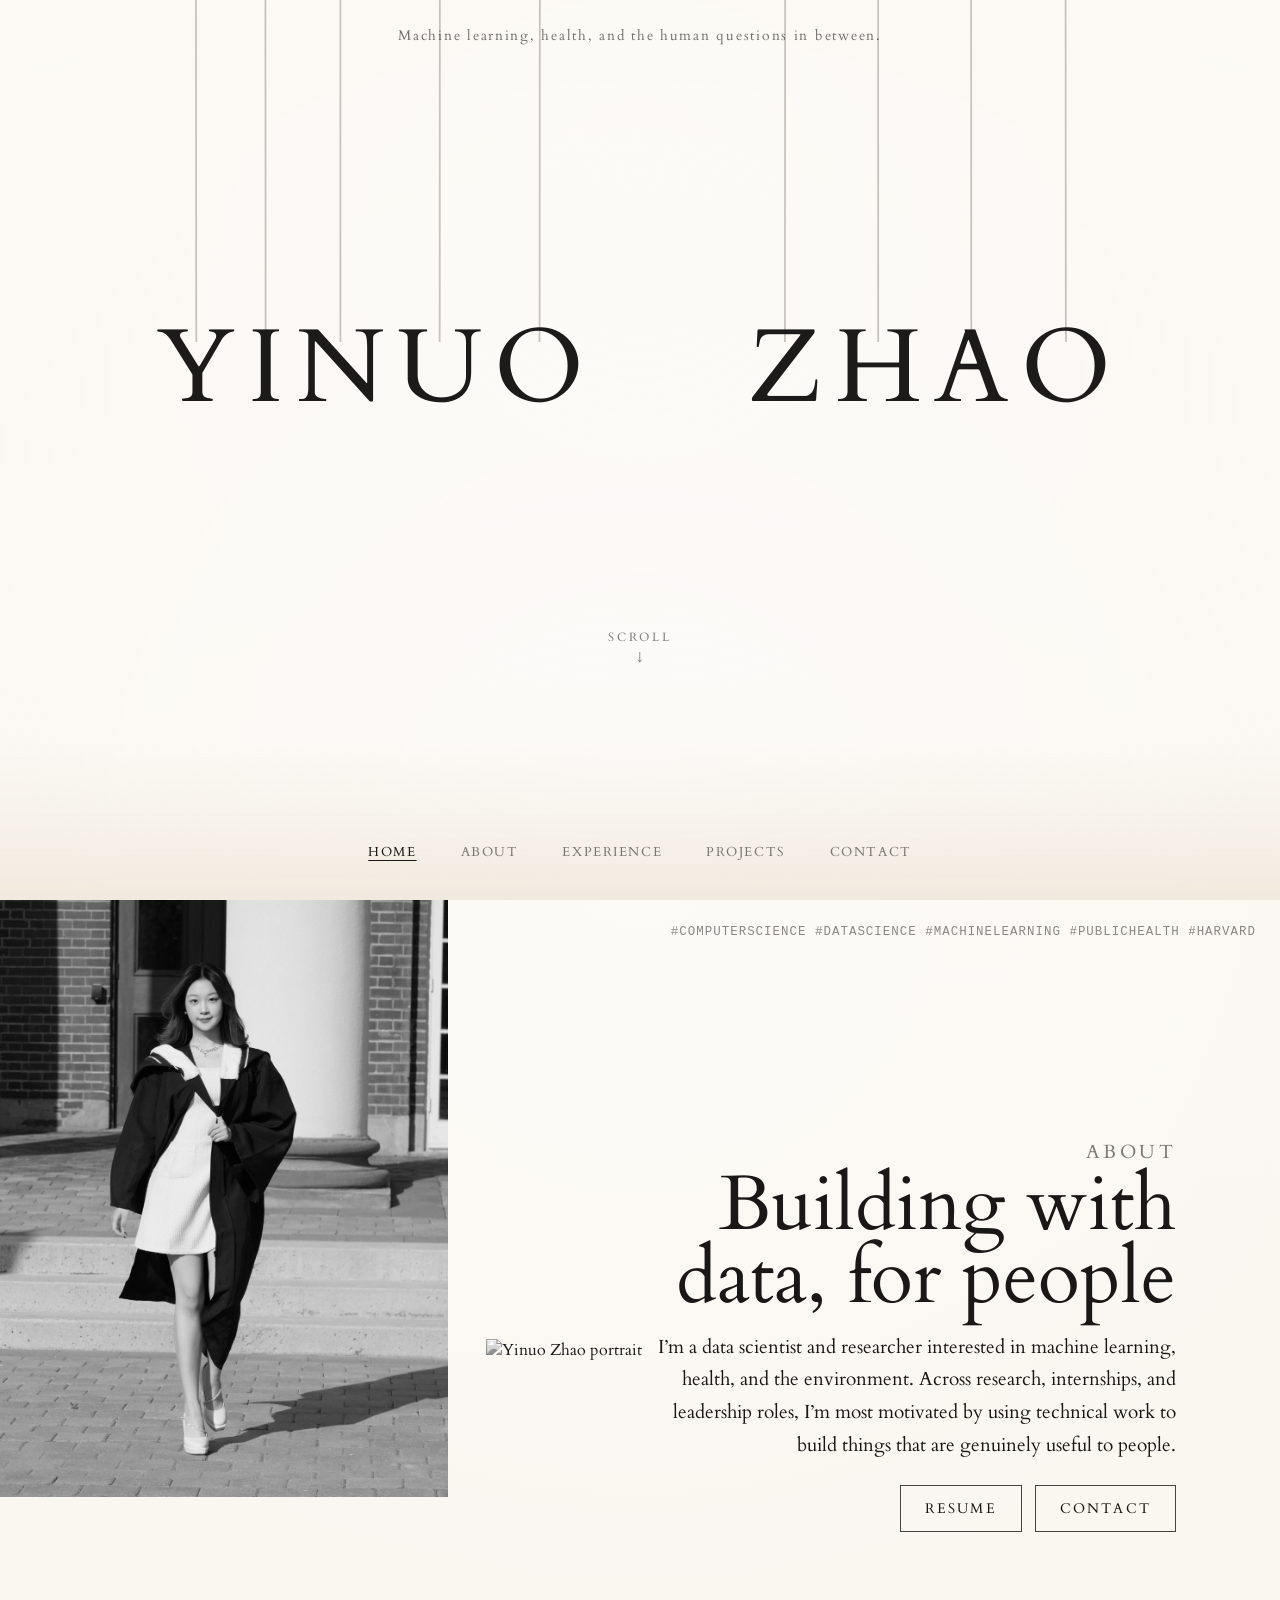
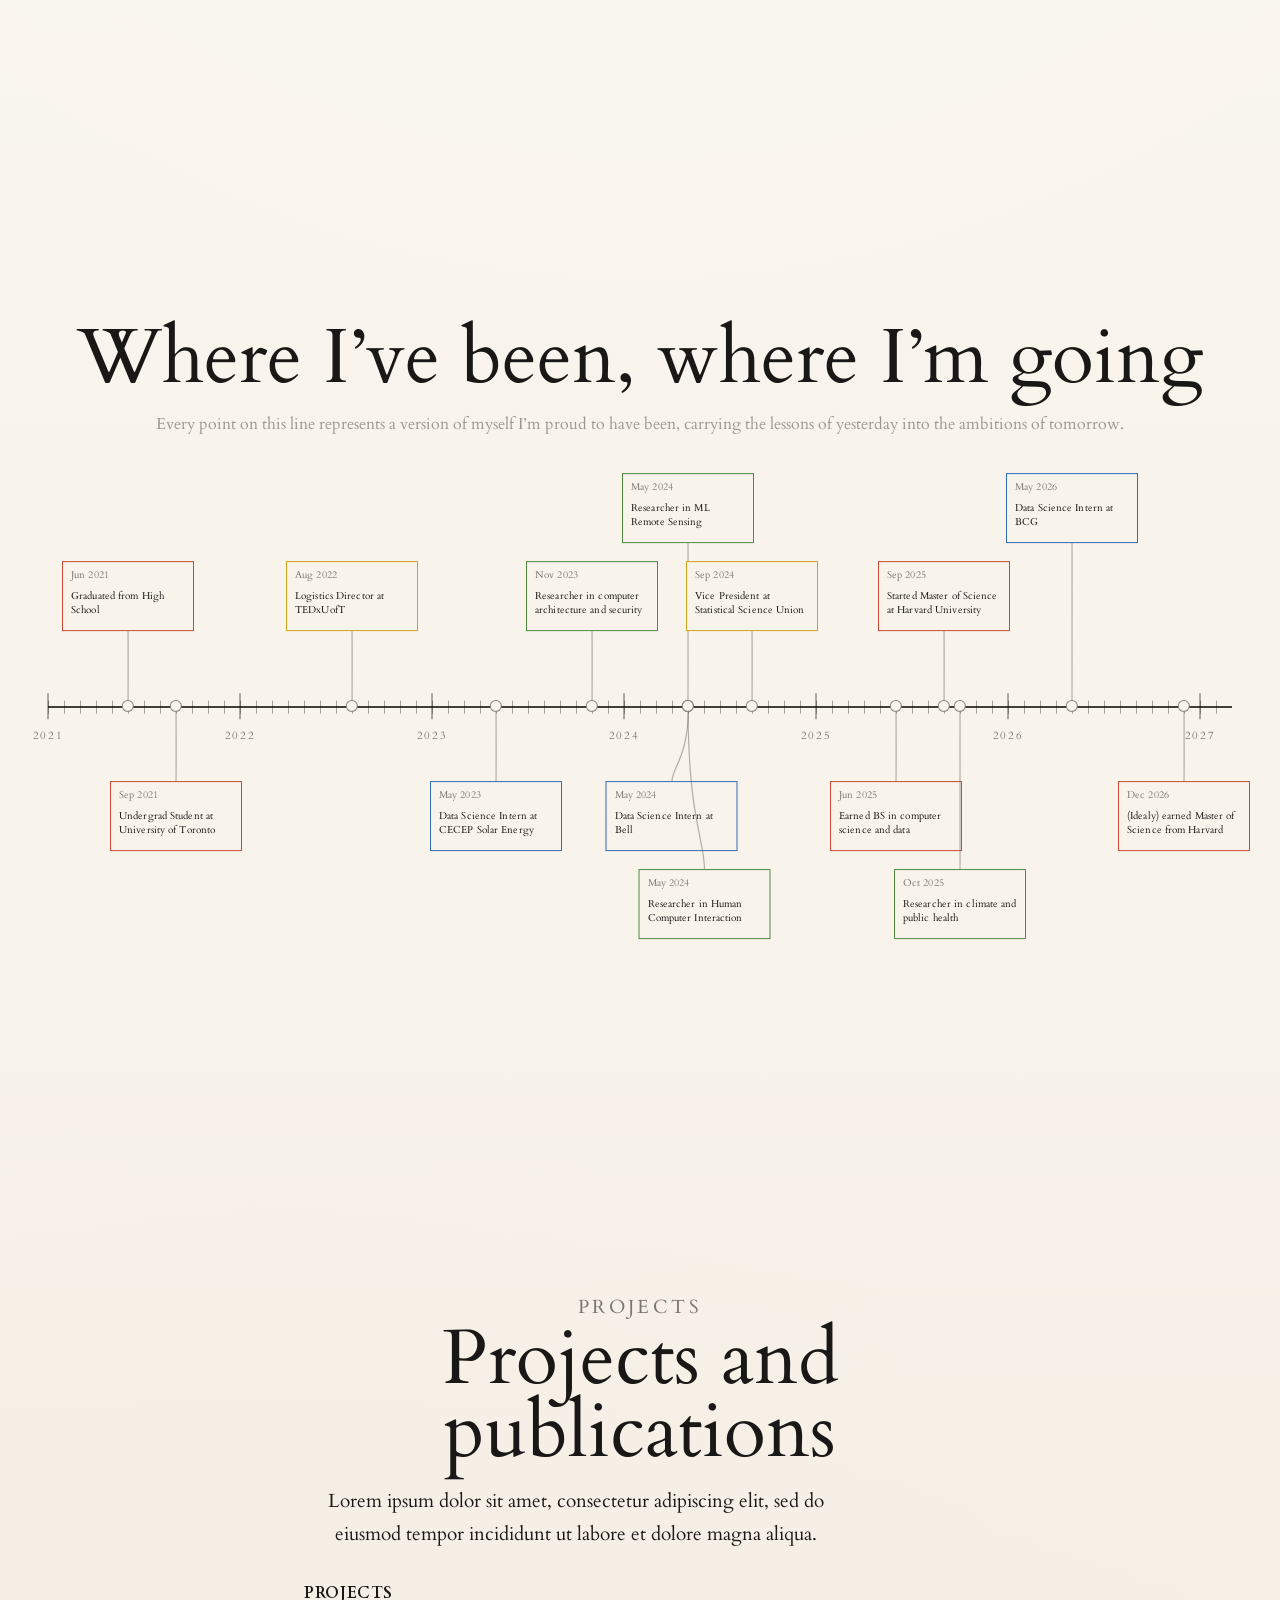
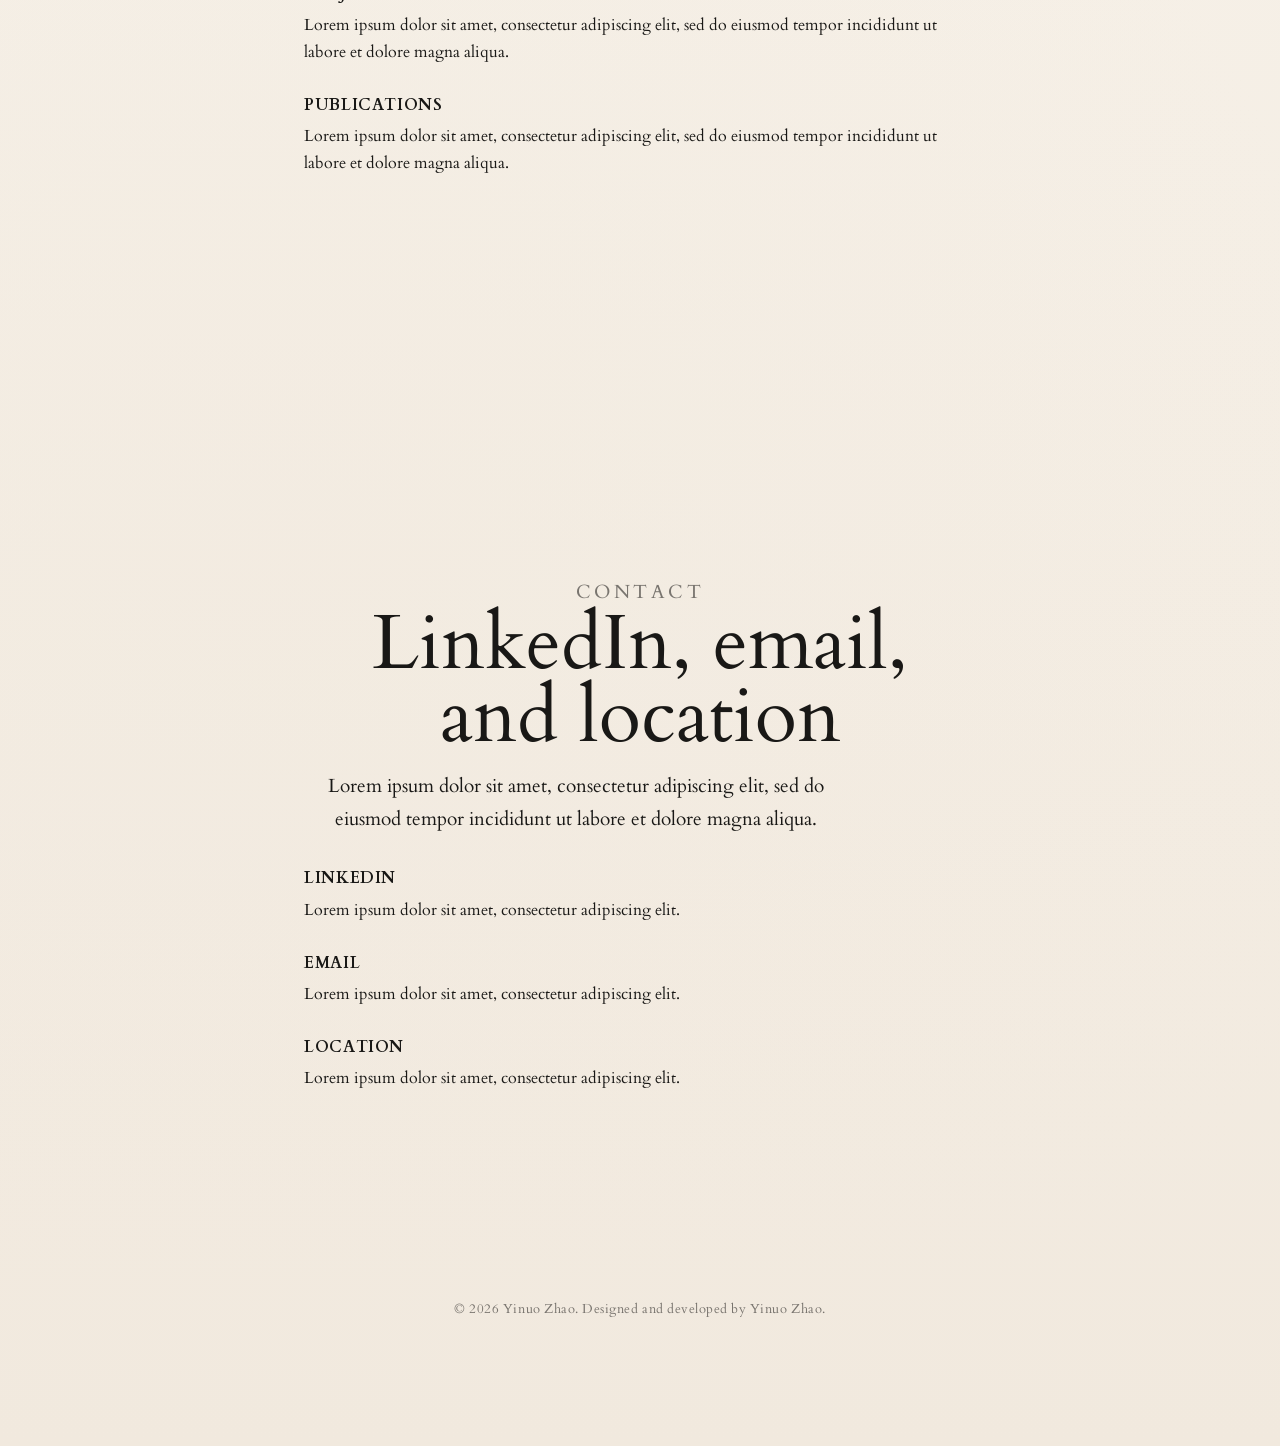
==== commit ff07f192: "Update about section layout and interactions" ====
--- a/index.html
+++ b/index.html
@@ -43,6 +43,10 @@
         aria-hidden="true"
       ></canvas>
 
+      <p class="landing__caption">
+        Machine learning, health, and the human questions in between.
+      </p>
+
       <div class="sr-only">
         <h1 id="site-title">Yinuo Zhao</h1>
         <p>
@@ -59,18 +63,65 @@
 
     <section
       id="about"
-      class="content-section"
+      class="content-section about-section"
       aria-labelledby="about-title"
       data-section
       data-nav-label="About"
     >
-      <div class="content-section__inner">
+      <p class="about-section__hashtags">
+        #ComputerScience #DataScience #MachineLearning #PublicHealth #Harvard
+      </p>
+      <div class="about-section__photo-frame">
+        <img
+          class="about-section__photo about-section__photo--base"
+          src="./resources/photos/about.JPG"
+          alt="Portrait of Yinuo Zhao"
+        />
+        <img
+          class="about-section__photo about-section__photo--color"
+          src="./resources/photos/about.JPG"
+          alt=""
+          aria-hidden="true"
+        />
+      </div>
+      <div class="about-section__supporting-image-frame">
+        <img
+          class="about-section__supporting-image about-section__supporting-image--base"
+          src="./resources/photos/about_real.JPG"
+          alt="Yinuo Zhao portrait"
+        />
+        <img
+          class="about-section__supporting-image about-section__supporting-image--color"
+          src="./resources/photos/about_real.JPG"
+          alt=""
+          aria-hidden="true"
+        />
+      </div>
+      <div class="content-section__inner about-section__inner">
         <p class="content-section__eyebrow">About</p>
-        <h2 id="about-title">A little about me</h2>
+        <h2 id="about-title">Building with data, for people</h2>
         <p class="content-section__intro">
-          Lorem ipsum dolor sit amet, consectetur adipiscing elit, sed do
-          eiusmod tempor incididunt ut labore et dolore magna aliqua.
-        </p>
+          I’m a data scientist and researcher interested in machine learning,
+          health, and the environment. Across research, internships, and
+          leadership roles, I’m most motivated by using technical work to build
+          things that are genuinely useful to people.
+        </p>
+        <div class="about-section__actions">
+          <a
+            class="about-section__action-button"
+            href="./resources/Yinuo_Zhao_Resume.pdf"
+            target="_blank"
+            rel="noreferrer"
+          >
+            Resume
+          </a>
+          <a
+            class="about-section__action-button"
+            href="#contact"
+          >
+            Contact
+          </a>
+        </div>
       </div>
     </section>
 
--- a/styles.css
+++ b/styles.css
@@ -20,6 +20,7 @@
   margin: 0;
   min-height: 100%;
   scroll-behavior: smooth;
+  scroll-snap-type: y mandatory;
 }
 
 body {
@@ -65,7 +66,7 @@
   background: linear-gradient(
     180deg,
     rgba(241, 233, 222, 0) 0%,
-    rgba(241, 233, 222, 0.68) 48%,
+    rgba(241, 233, 222, 0.35) 45%,
     var(--bg-warm) 100%
   );
 }
@@ -76,6 +77,21 @@
   height: 100vh;
   height: 100dvh;
   overflow: hidden;
+  scroll-snap-align: start;
+  scroll-snap-stop: always;
+}
+
+.landing__caption {
+  position: absolute;
+  top: 1.6rem;
+  left: 50%;
+  margin: 0;
+  color: rgba(25, 24, 22, 0.62);
+  font-size: 0.9rem;
+  letter-spacing: 0.12em;
+  text-align: center;
+  transform: translateX(-50%);
+  z-index: 2;
 }
 
 .scroll-cue {
@@ -110,6 +126,173 @@
   align-items: center;
   justify-content: center;
   padding: 5rem 1.5rem 7rem;
+  scroll-snap-align: start;
+  scroll-snap-stop: always;
+}
+
+.about-section {
+  --about-primary-width: min(28rem, 40vw);
+  --about-secondary-width: min(14rem, 18vw);
+  --about-gap: clamp(1.5rem, 3vw, 3rem);
+  position: relative;
+  align-items: center;
+  justify-content: flex-end;
+  padding: 0;
+}
+
+.about-section p.about-section__hashtags {
+  position: absolute;
+  top: 1.4rem;
+  right: 1.5rem;
+  margin: 0;
+  color: rgba(25, 24, 22, 0.5);
+  font-family: "SFMono-Regular", "SF Mono", "IBM Plex Mono", "Menlo",
+    "Consolas", monospace;
+  font-size: 0.78rem;
+  letter-spacing: 0.08em;
+  text-align: right;
+  text-transform: uppercase;
+  z-index: 2;
+}
+
+.about-section__photo-frame {
+  position: absolute;
+  top: 0;
+  left: 0;
+  max-width: var(--about-primary-width);
+  width: 40vw;
+}
+
+.about-section__photo {
+  display: block;
+  width: 100%;
+  height: auto;
+}
+
+.about-section__photo--base {
+  filter: grayscale(1);
+}
+
+.about-section__photo--color {
+  position: absolute;
+  inset: 0;
+  opacity: 0;
+  pointer-events: none;
+  transition: opacity 180ms ease;
+  -webkit-mask-image: radial-gradient(
+    circle 6.5rem at var(--about-reveal-x, -10rem) var(--about-reveal-y, -10rem),
+    rgba(0, 0, 0, 1) 0,
+    rgba(0, 0, 0, 1) 98%,
+    transparent 98.5%
+  );
+  mask-image: radial-gradient(
+    circle 6.5rem at var(--about-reveal-x, -10rem) var(--about-reveal-y, -10rem),
+    rgba(0, 0, 0, 1) 0,
+    rgba(0, 0, 0, 1) 98%,
+    transparent 98.5%
+  );
+}
+
+.about-section__photo-frame.is-active .about-section__photo--color {
+  opacity: 1;
+}
+
+.about-section__supporting-image-frame {
+  position: absolute;
+  top: 50%;
+  left: calc(var(--about-primary-width) + var(--about-gap));
+  max-width: var(--about-secondary-width);
+  width: var(--about-secondary-width);
+  transform: translateY(-50%);
+}
+
+.about-section__supporting-image {
+  display: block;
+  width: 100%;
+  height: auto;
+}
+
+.about-section__supporting-image--base {
+  filter: grayscale(1);
+}
+
+.about-section__supporting-image--color {
+  position: absolute;
+  inset: 0;
+  opacity: 0;
+  pointer-events: none;
+  transition: opacity 180ms ease;
+  -webkit-mask-image: radial-gradient(
+    circle 6.5rem at var(--about-reveal-x, -10rem) var(--about-reveal-y, -10rem),
+    rgba(0, 0, 0, 1) 0,
+    rgba(0, 0, 0, 1) 98%,
+    transparent 98.5%
+  );
+  mask-image: radial-gradient(
+    circle 6.5rem at var(--about-reveal-x, -10rem) var(--about-reveal-y, -10rem),
+    rgba(0, 0, 0, 1) 0,
+    rgba(0, 0, 0, 1) 98%,
+    transparent 98.5%
+  );
+}
+
+.about-section__supporting-image-frame.is-active .about-section__supporting-image--color {
+  opacity: 1;
+}
+
+.about-section__supporting-image-frame,
+.about-section__supporting-image {
+  height: auto;
+}
+
+.about-section__inner {
+  width: min(42rem, calc(100% - var(--about-primary-width) - var(--about-secondary-width) - (var(--about-gap) * 2)));
+  margin: 0 5rem 0 0;
+  padding: 5rem 1.5rem 7rem;
+  text-align: right;
+}
+
+.about-section .content-section__intro {
+  margin-left: auto;
+  margin-right: 0;
+  text-align: right;
+}
+
+.about-section .content-section__eyebrow,
+.about-section h2 {
+  text-align: right;
+}
+
+.about-section__actions {
+  display: flex;
+  width: 100%;
+  gap: 0.8rem;
+  justify-content: flex-end;
+  margin-top: 1.5rem;
+}
+
+.about-section__action-button {
+  display: inline-flex;
+  align-items: center;
+  justify-content: center;
+  padding: 0.8rem 1.5rem;
+  border: 1px solid rgba(25, 24, 22, 0.8);
+  color: var(--ink);
+  font-size: 0.86rem;
+  letter-spacing: 0.16em;
+  text-decoration: none;
+  text-transform: uppercase;
+  transition:
+    background-color 180ms ease,
+    color 180ms ease,
+    transform 180ms ease;
+}
+
+.about-section__action-button:hover,
+.about-section__action-button:focus-visible {
+  background: rgba(25, 24, 22, 0.92);
+  color: var(--bg);
+  transform: translateY(-1px);
 }
 
 .content-section__inner {
@@ -132,6 +315,7 @@
   max-width: none;
   margin-left: auto;
   margin-right: auto;
+  color: rgba(25, 24, 22, 0.42);
   font-size: clamp(0.9rem, 1.4vw, 1rem);
   white-space: nowrap;
   text-align: center;
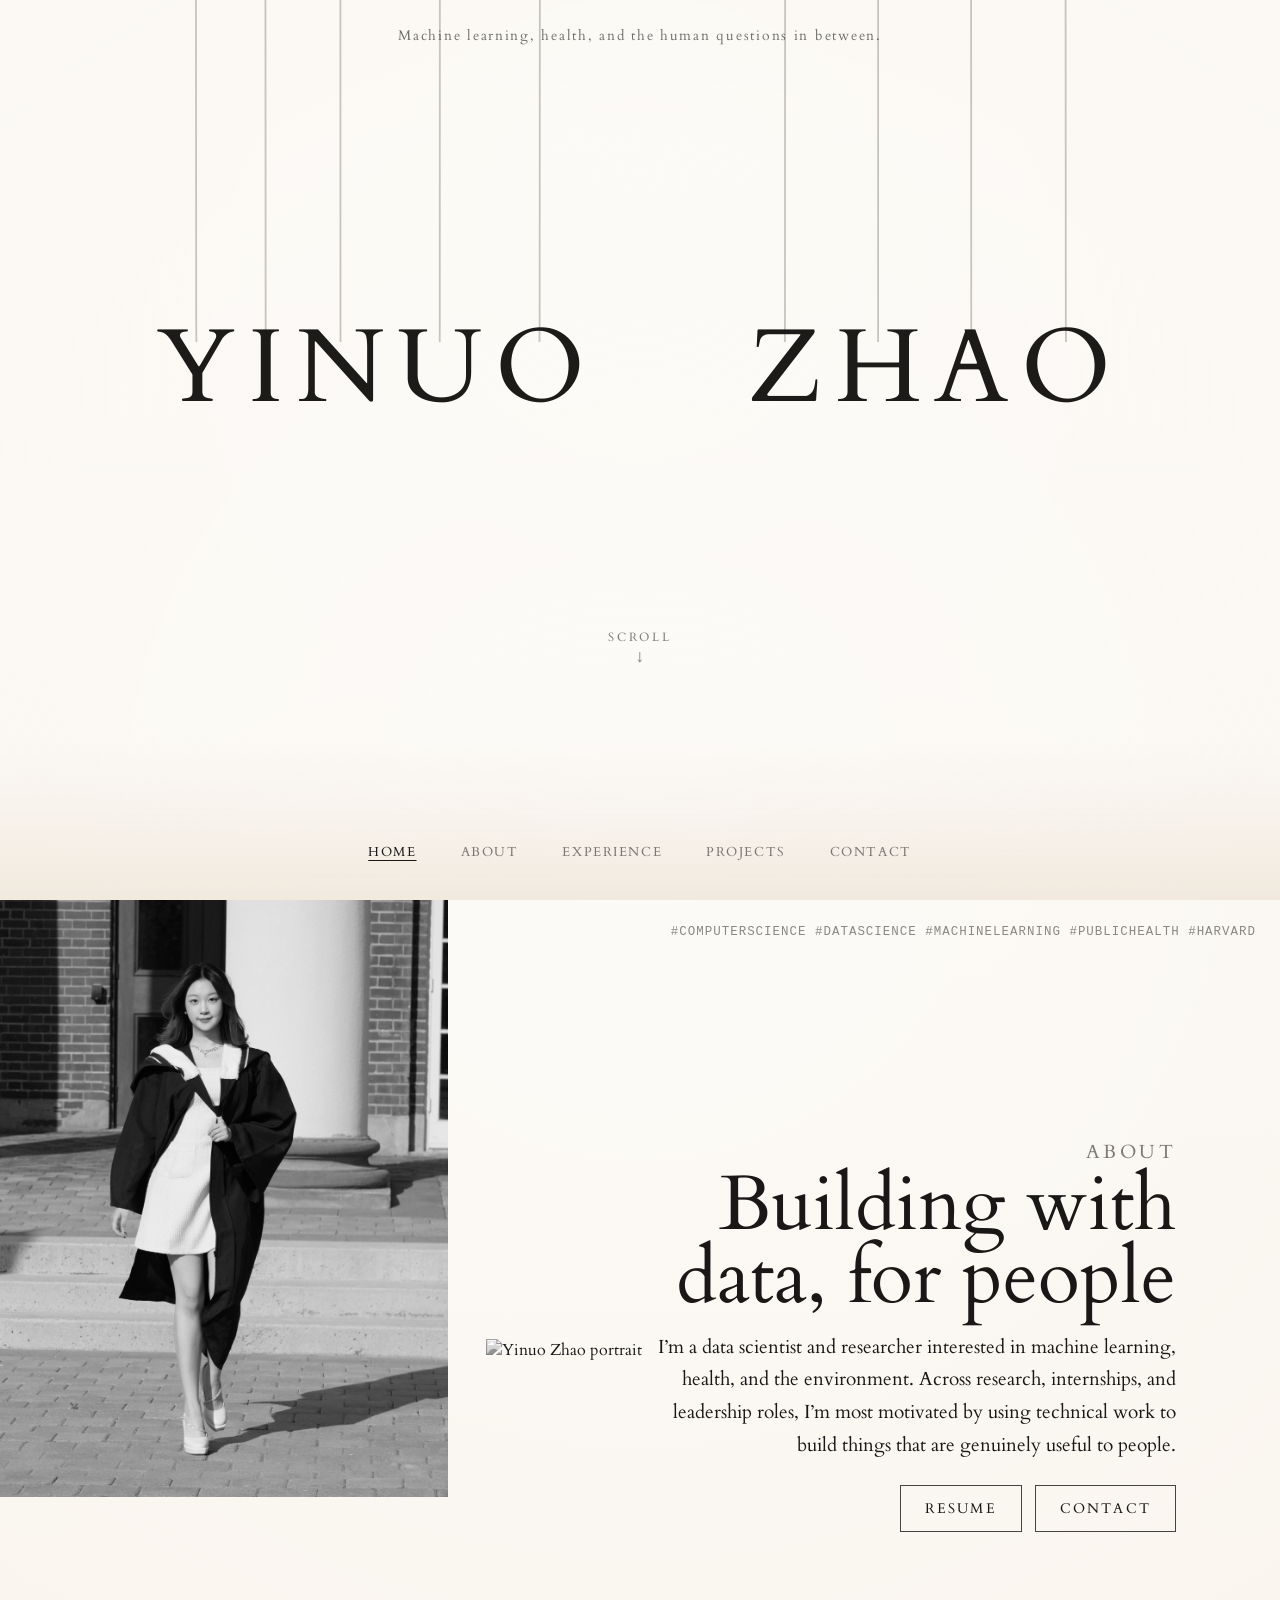
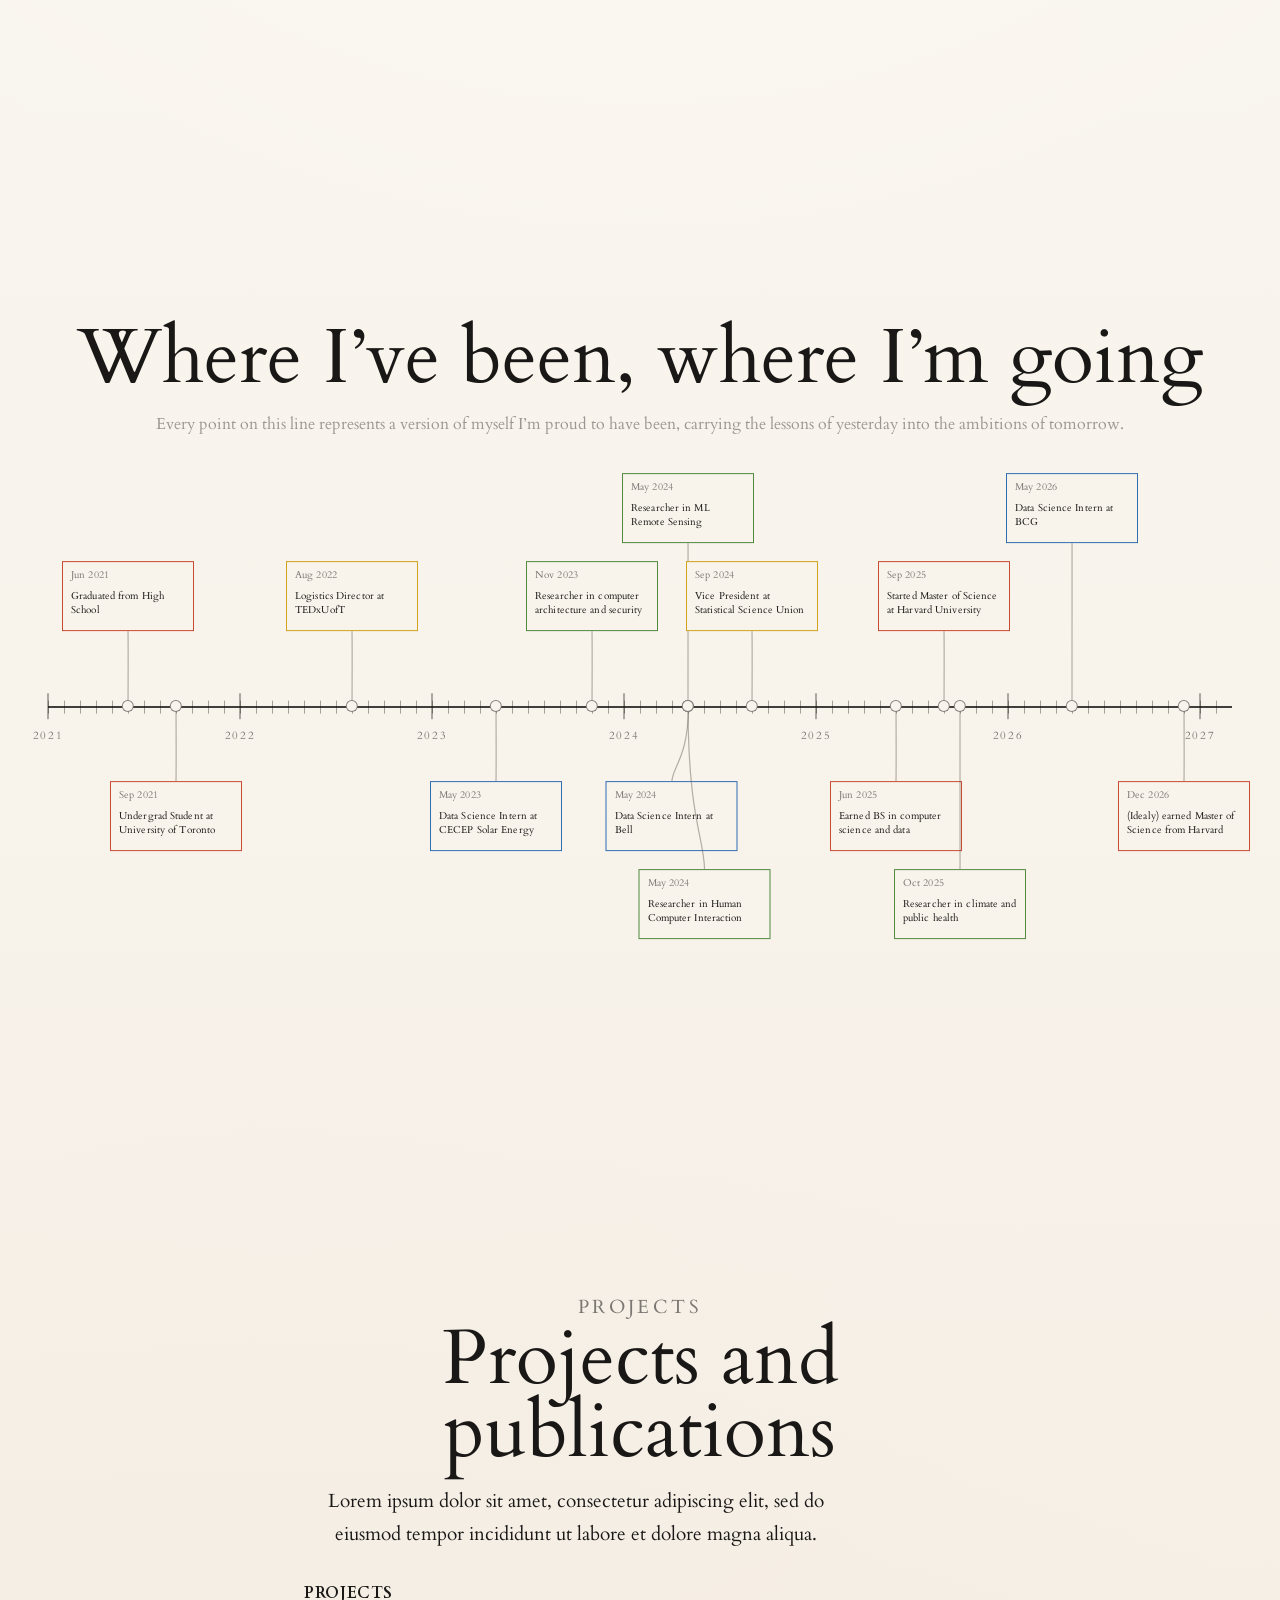
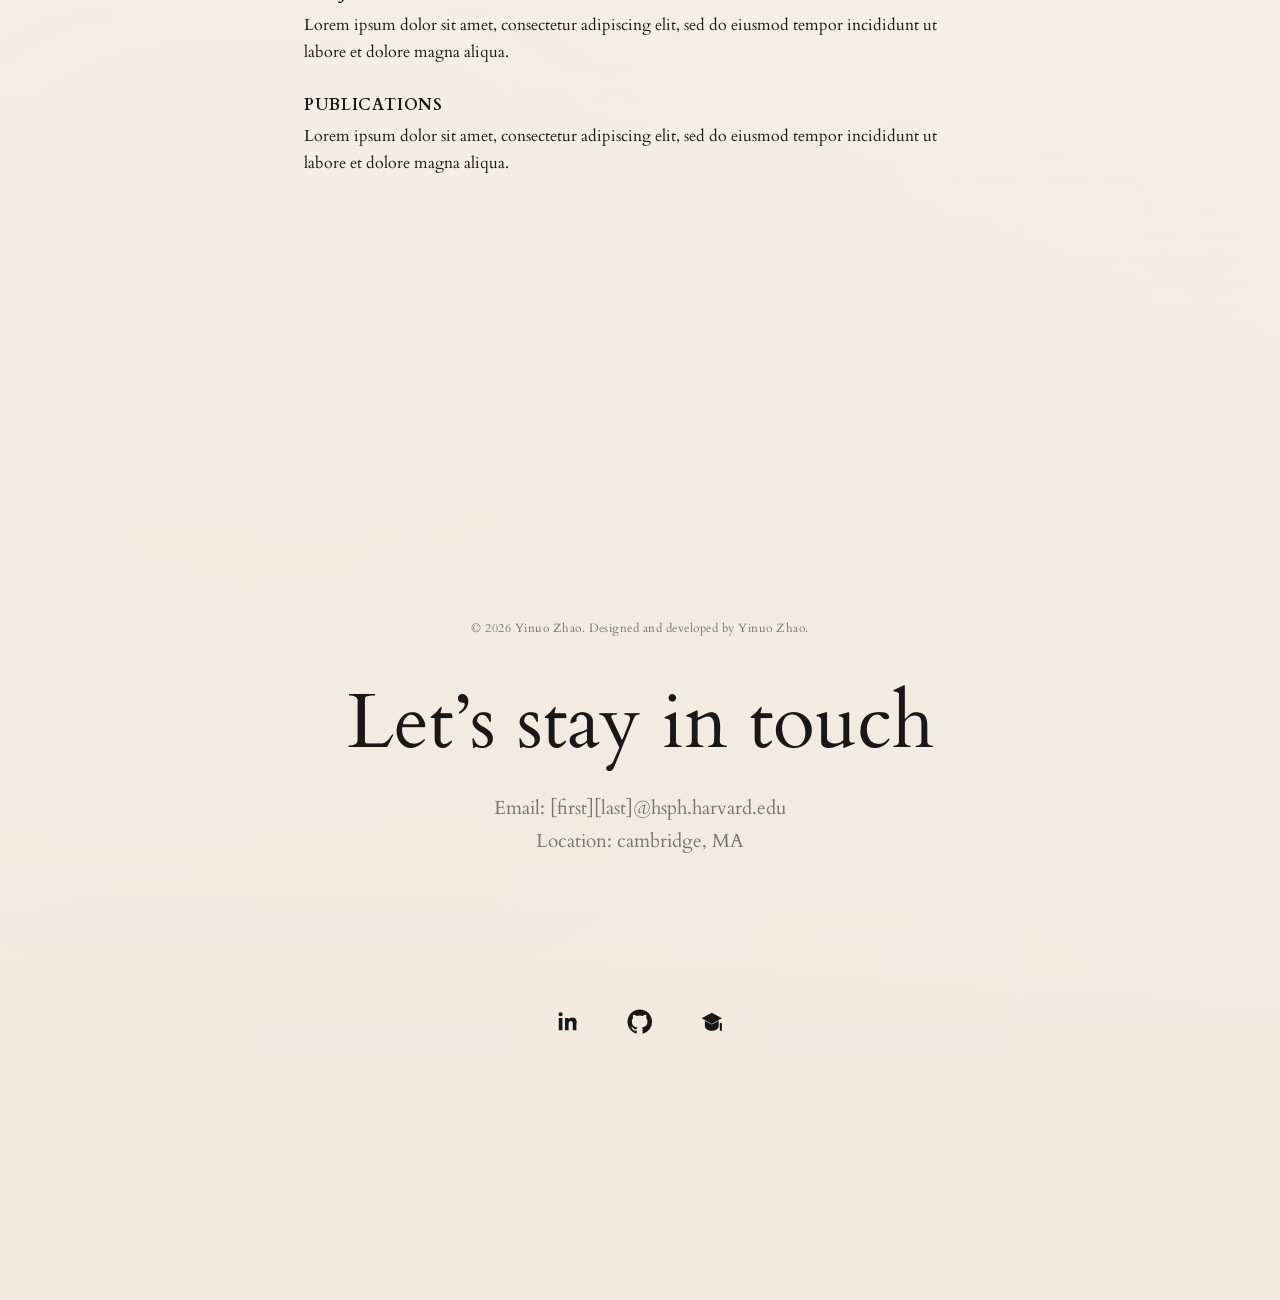
==== commit c770c779: "Refine portfolio contact and about sections" ====
--- a/index.html
+++ b/index.html
@@ -109,7 +109,7 @@
         <div class="about-section__actions">
           <a
             class="about-section__action-button"
-            href="./resources/Yinuo_Zhao_Resume.pdf"
+            href="./docs/YinuoZhao_ds2026.pdf"
             target="_blank"
             rel="noreferrer"
           >
@@ -185,25 +185,50 @@
       data-section
       data-nav-label="Contact"
     >
-      <div class="content-section__inner">
-        <p class="content-section__eyebrow">Contact</p>
-        <h2 id="contact-title">LinkedIn, email, and location</h2>
-        <p class="content-section__intro">
-          Lorem ipsum dolor sit amet, consectetur adipiscing elit, sed do
-          eiusmod tempor incididunt ut labore et dolore magna aliqua.
-        </p>
-        <div class="content-group">
-          <div class="content-entry">
-            <h3>LinkedIn</h3>
-            <p>Lorem ipsum dolor sit amet, consectetur adipiscing elit.</p>
-          </div>
-          <div class="content-entry">
-            <h3>Email</h3>
-            <p>Lorem ipsum dolor sit amet, consectetur adipiscing elit.</p>
-          </div>
-          <div class="content-entry">
-            <h3>Location</h3>
-            <p>Lorem ipsum dolor sit amet, consectetur adipiscing elit.</p>
+      <div class="content-section__inner contact-section">
+        <p class="contact-section__footer-note">
+          © 2026 Yinuo Zhao. Designed and developed by Yinuo Zhao.
+        </p>
+        <h2 id="contact-title" class="contact-section__title">Let’s stay in touch</h2>
+        <div class="contact-section__layout">
+          <div class="contact-section__copy">
+            <p class="contact-section__detail">Email: [first][last]@hsph.harvard.edu</p>
+            <p class="contact-section__detail">Location: cambridge, MA</p>
+          </div>
+          <div class="contact-section__actions" aria-label="Contact links">
+            <a
+              class="contact-section__icon-link"
+              href="https://www.linkedin.com/in/yinuozhao/"
+              aria-label="LinkedIn"
+              target="_blank"
+              rel="noreferrer"
+            >
+              <svg viewBox="0 0 24 24" aria-hidden="true">
+                <path d="M6.94 8.5H3.56V20h3.38V8.5Zm.22-3.56c0 1.05-.79 1.88-1.92 1.88h-.02c-1.09 0-1.86-.83-1.86-1.88 0-1.07.79-1.88 1.9-1.88s1.87.81 1.9 1.88ZM20.44 13.06c0-3.46-1.85-5.07-4.31-5.07-1.99 0-2.88 1.09-3.38 1.86V8.5H9.37c.04.89 0 11.5 0 11.5h3.38v-6.42c0-.34.02-.68.12-.92.27-.68.89-1.38 1.92-1.38 1.35 0 1.89 1.03 1.89 2.53V20h3.38v-6.94Z"/>
+              </svg>
+            </a>
+            <a
+              class="contact-section__icon-link"
+              href="https://github.com/inorrr"
+              aria-label="GitHub"
+              target="_blank"
+              rel="noreferrer"
+            >
+              <svg viewBox="0 0 24 24" aria-hidden="true">
+                <path d="M12 .5C5.65.5.5 5.66.5 12.02c0 5.09 3.29 9.4 7.86 10.92.57.1.78-.25.78-.56 0-.27-.01-1.17-.02-2.11-3.2.7-3.88-1.36-3.88-1.36-.52-1.33-1.28-1.68-1.28-1.68-1.04-.71.08-.69.08-.69 1.15.08 1.75 1.18 1.75 1.18 1.02 1.75 2.67 1.24 3.32.95.1-.74.4-1.24.73-1.53-2.56-.29-5.26-1.28-5.26-5.69 0-1.26.45-2.29 1.18-3.09-.12-.29-.51-1.46.11-3.05 0 0 .96-.31 3.14 1.18a10.9 10.9 0 0 1 5.72 0c2.18-1.49 3.13-1.18 3.13-1.18.63 1.59.24 2.76.12 3.05.74.8 1.18 1.83 1.18 3.09 0 4.42-2.7 5.39-5.28 5.67.41.36.78 1.08.78 2.18 0 1.57-.01 2.83-.01 3.21 0 .31.2.67.79.56A11.53 11.53 0 0 0 23.5 12.02C23.5 5.66 18.35.5 12 .5Z"/>
+              </svg>
+            </a>
+            <a
+              class="contact-section__icon-link"
+              href="https://scholar.google.com/citations?user=hh3ixwcAAAAJ&hl=en"
+              aria-label="Google Scholar"
+              target="_blank"
+              rel="noreferrer"
+            >
+              <svg viewBox="0 0 24 24" aria-hidden="true">
+                <path d="m12 3.54 9.5 5.23L12 14 2.5 8.77 12 3.54Zm-6.5 7.44 6.5 3.58 6.5-3.58V16c0 2.5-3.03 4.5-6.5 4.5S5.5 18.5 5.5 16v-5.02Zm15 2.02a1 1 0 0 1 1 1V20.5h-2V14a1 1 0 0 1 1-1Z"/>
+              </svg>
+            </a>
           </div>
         </div>
       </div>
@@ -215,10 +240,6 @@
     >
       <div class="section-nav__rail" id="section-nav"></div>
     </nav>
-
-    <footer class="site-footer" aria-label="Site footer">
-      <p>© 2026 Yinuo Zhao. Designed and developed by Yinuo Zhao.</p>
-    </footer>
 
     <script src="./content/site-content.js"></script>
     <script src="./script.js"></script>
--- a/styles.css
+++ b/styles.css
@@ -359,6 +359,81 @@
 
 .content-entry p {
   font-size: 1rem;
+}
+
+.contact-section {
+  text-align: center;
+}
+
+.contact-section__title {
+  margin: 0 0 1.75rem;
+  text-align: center;
+  white-space: nowrap;
+}
+
+.contact-section__layout {
+  display: grid;
+  grid-template-columns: 1fr;
+  gap: 2.5rem;
+  align-items: start;
+  margin-top: 2rem;
+  justify-items: center;
+}
+
+.contact-section__detail {
+  color: var(--muted);
+  font-size: 1rem;
+  line-height: 1.7;
+  text-align: center;
+}
+
+.contact-section__actions {
+  display: flex;
+  flex-wrap: wrap;
+  align-items: center;
+  justify-content: center;
+  gap: 1rem;
+  margin-top: 6rem;
+}
+
+.contact-section__icon-link {
+  display: inline-flex;
+  align-items: center;
+  justify-content: center;
+  width: 3.5rem;
+  height: 3.5rem;
+  border: 1px solid transparent;
+  border-radius: 999px;
+  color: var(--ink);
+  text-decoration: none;
+  transition:
+    border-color 180ms ease,
+    transform 180ms ease,
+    color 180ms ease,
+    opacity 180ms ease;
+}
+
+.contact-section__icon-link:hover,
+.contact-section__icon-link:focus-visible {
+  border-color: rgba(25, 24, 22, 0.92);
+  color: rgba(25, 24, 22, 0.76);
+  outline: none;
+  opacity: 1;
+  transform: translateY(-2px);
+}
+
+.contact-section__icon-link svg {
+  width: 1.6rem;
+  height: 1.6rem;
+  fill: currentColor;
+}
+
+.contact-section p.contact-section__footer-note {
+  margin: 0 auto 3rem;
+  color: var(--muted);
+  font-size: 0.78rem;
+  letter-spacing: 0.04em;
+  text-align: center;
 }
 
 .experience-timeline {
@@ -711,18 +786,6 @@
   text-decoration-thickness: 1px;
 }
 
-.site-footer {
-  padding: 0 1.5rem 8rem;
-  text-align: center;
-}
-
-.site-footer p {
-  margin: 0;
-  color: var(--muted);
-  font-size: 0.82rem;
-  letter-spacing: 0.04em;
-}
-
 @media (pointer: fine) {
   html,
   body,
@@ -734,6 +797,20 @@
 }
 
 @media (max-width: 640px) {
+  .contact-section__layout {
+    grid-template-columns: 1fr;
+    gap: 1.5rem;
+  }
+
+  .contact-section__actions {
+    justify-content: center;
+  }
+
+  .contact-section__icon-link {
+    width: 3.2rem;
+    height: 3.2rem;
+  }
+
   .scroll-cue {
     top: 74%;
   }
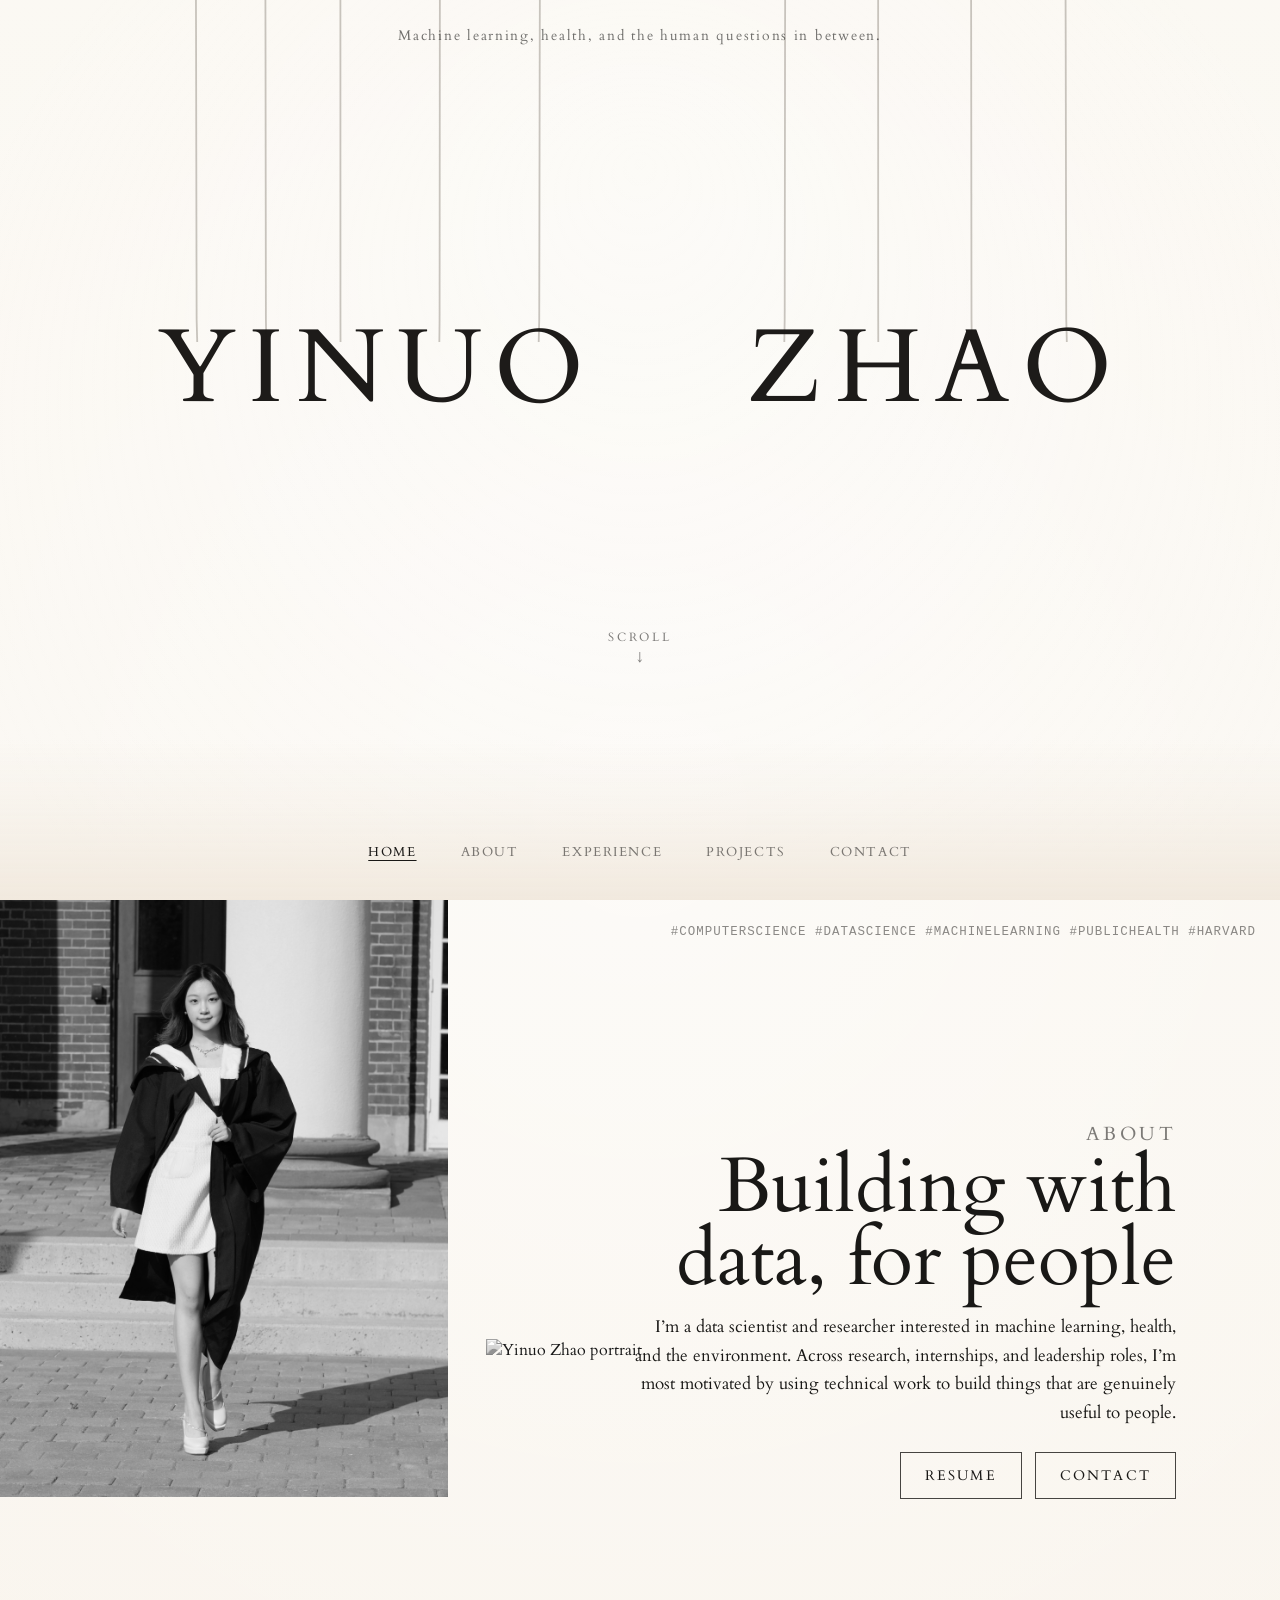
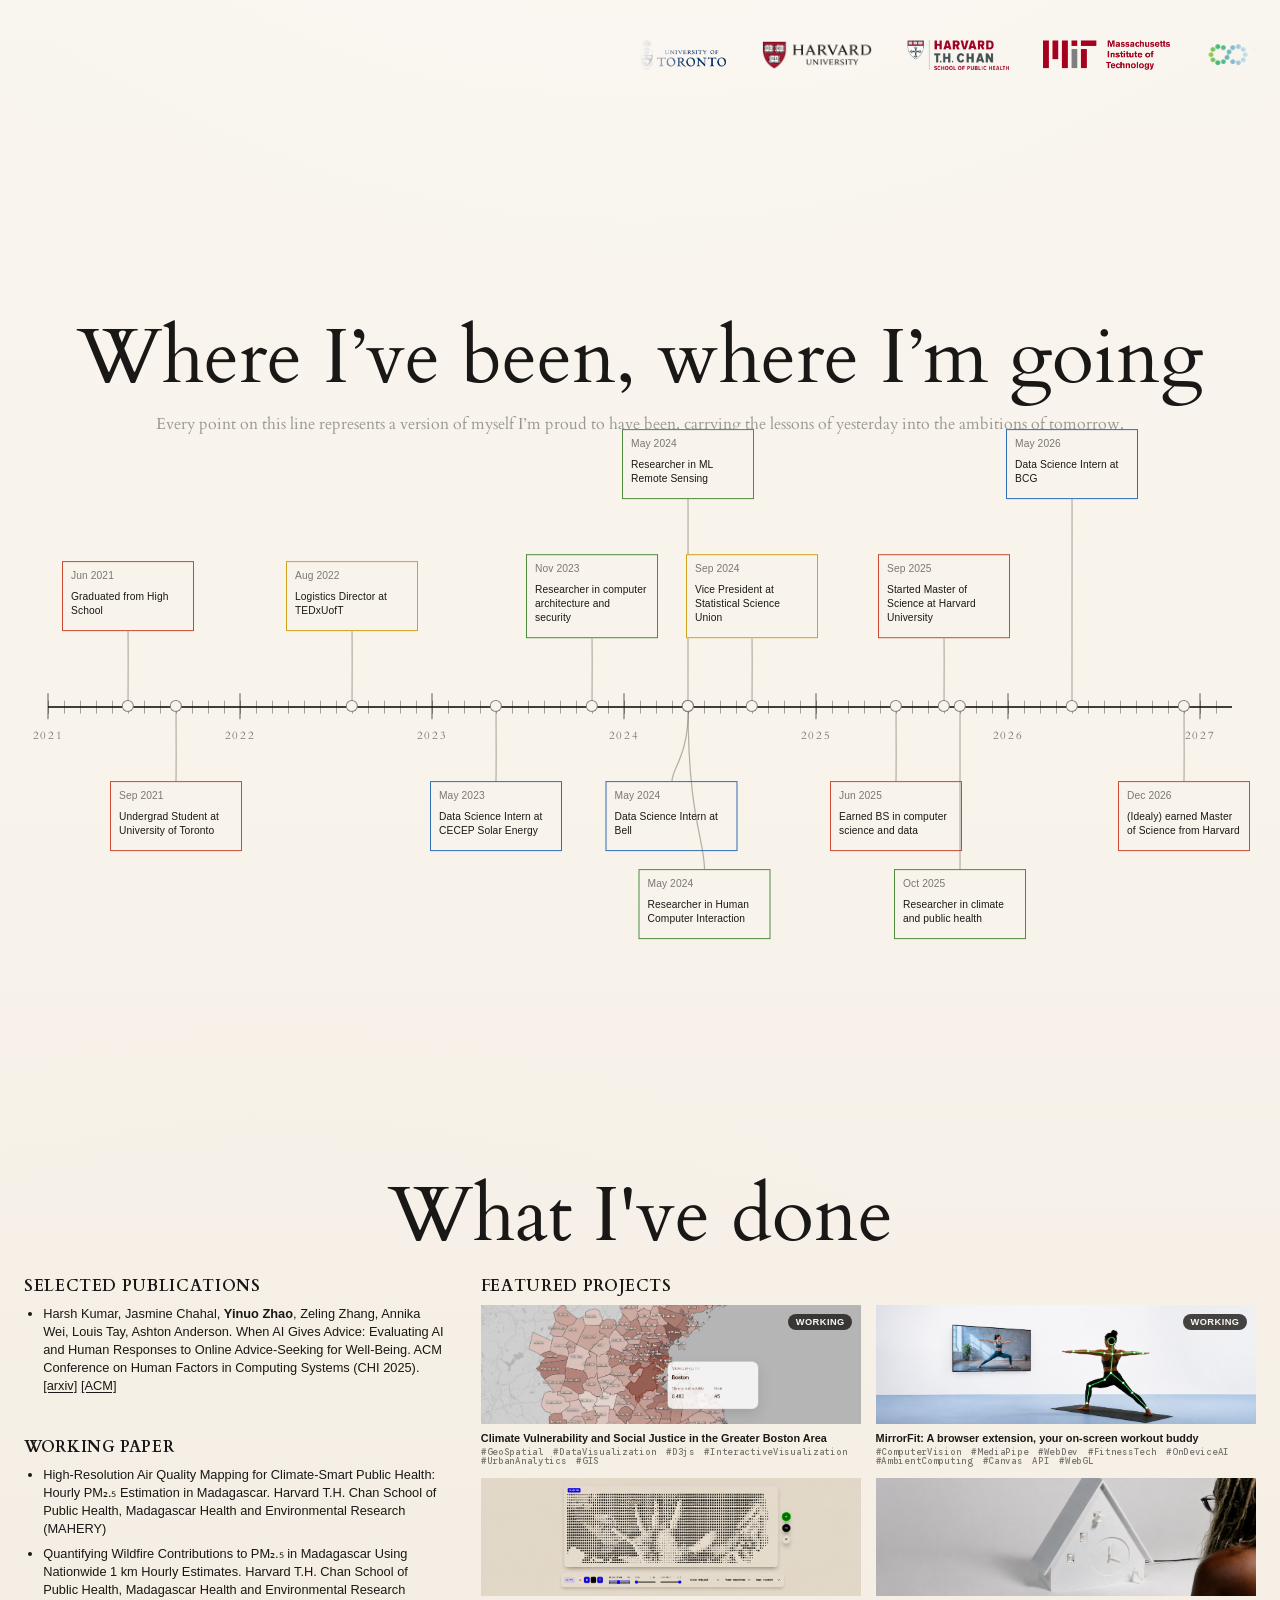
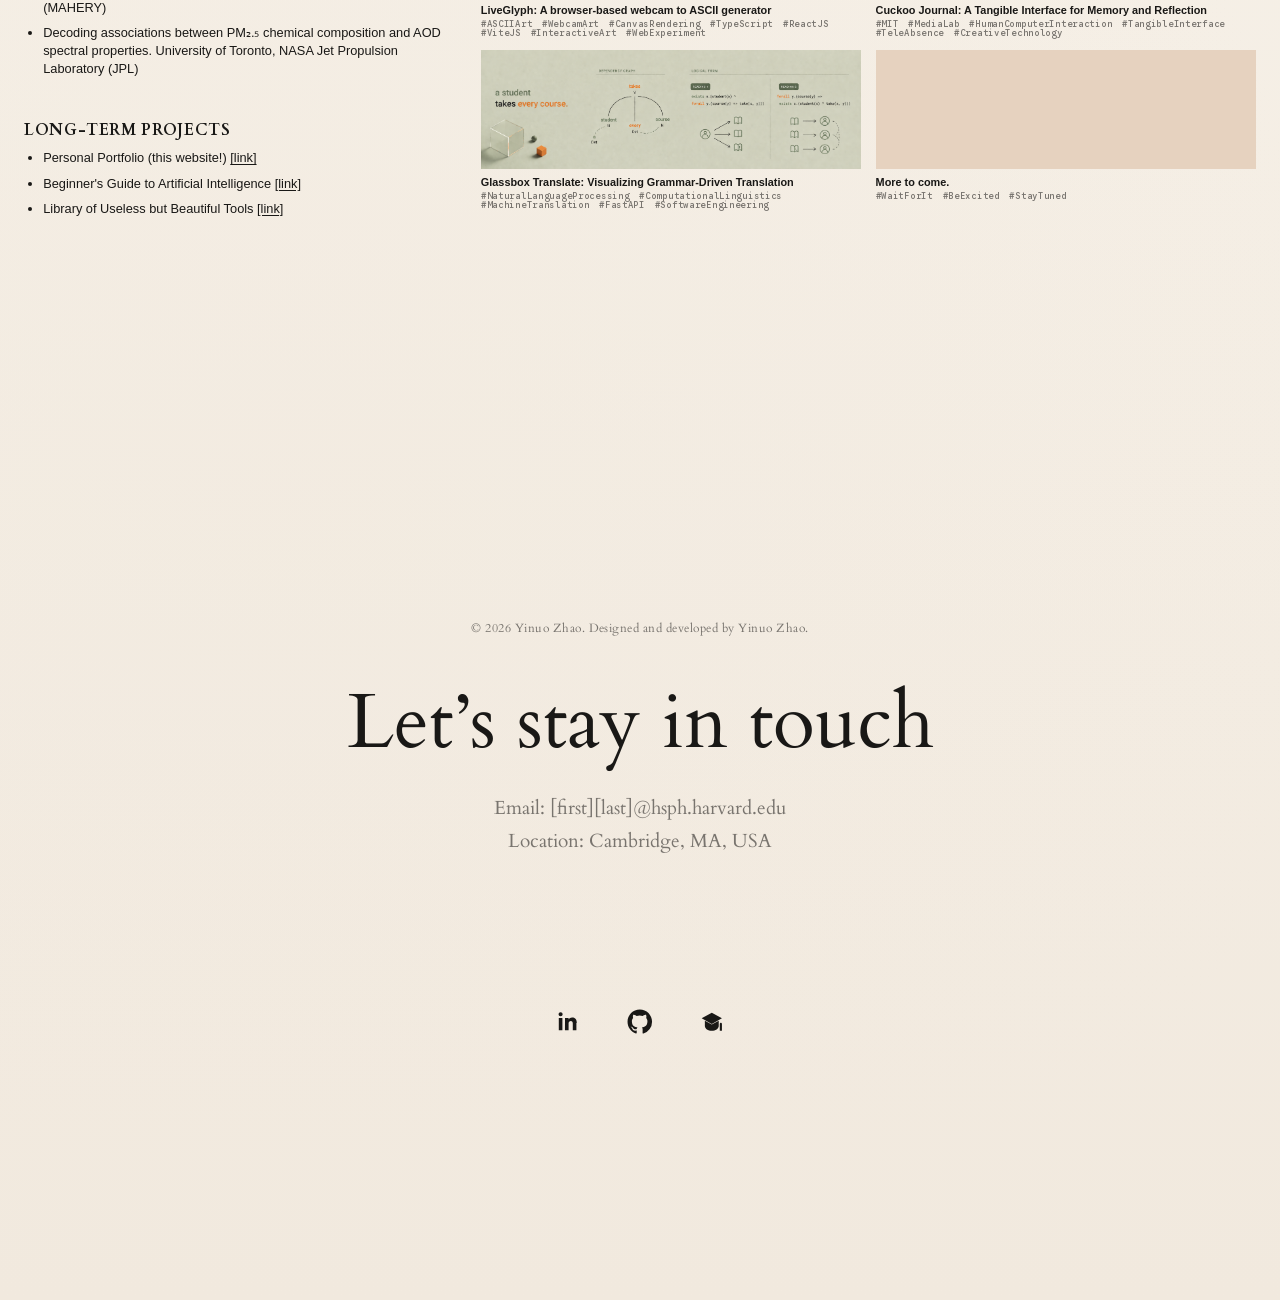
==== commit 42db2586: "Update about marquee and project layout" ====
--- a/index.html
+++ b/index.html
@@ -18,7 +18,7 @@
       crossorigin
     />
     <link
-      href="https://fonts.googleapis.com/css2?family=Cardo:wght@400;700&display=swap"
+      href="https://fonts.googleapis.com/css2?family=Cardo:wght@400;700&family=Google+Sans+Code:ital,wght@0,300..800;1,300..800&display=swap"
       rel="stylesheet"
     />
     <link rel="stylesheet" href="./styles.css" />
@@ -74,12 +74,12 @@
       <div class="about-section__photo-frame">
         <img
           class="about-section__photo about-section__photo--base"
-          src="./resources/photos/about.JPG"
+          src="./contents/resources/photos/about.JPG"
           alt="Portrait of Yinuo Zhao"
         />
         <img
           class="about-section__photo about-section__photo--color"
-          src="./resources/photos/about.JPG"
+          src="./contents/resources/photos/about.JPG"
           alt=""
           aria-hidden="true"
         />
@@ -87,12 +87,12 @@
       <div class="about-section__supporting-image-frame">
         <img
           class="about-section__supporting-image about-section__supporting-image--base"
-          src="./resources/photos/about_real.JPG"
+          src="./contents/resources/photos/about_real.JPG"
           alt="Yinuo Zhao portrait"
         />
         <img
           class="about-section__supporting-image about-section__supporting-image--color"
-          src="./resources/photos/about_real.JPG"
+          src="./contents/resources/photos/about_real.JPG"
           alt=""
           aria-hidden="true"
         />
@@ -109,7 +109,7 @@
         <div class="about-section__actions">
           <a
             class="about-section__action-button"
-            href="./docs/YinuoZhao_ds2026.pdf"
+            href="./contents/docs/placeholder_resume.pdf"
             target="_blank"
             rel="noreferrer"
           >
@@ -123,6 +123,11 @@
           </a>
         </div>
       </div>
+      <div
+        class="about-section__logo-banner"
+        id="about-logo-banner"
+        aria-label="Organizations and communities"
+      ></div>
     </section>
 
     <section
@@ -152,29 +157,13 @@
       data-section
       data-nav-label="Projects"
     >
-      <div class="content-section__inner">
-        <p class="content-section__eyebrow">Projects</p>
-        <h2 id="projects-title">Projects and publications</h2>
-        <p class="content-section__intro">
-          Lorem ipsum dolor sit amet, consectetur adipiscing elit, sed do
-          eiusmod tempor incididunt ut labore et dolore magna aliqua.
-        </p>
-        <div class="content-group">
-          <div class="content-entry">
-            <h3>Projects</h3>
-            <p>
-              Lorem ipsum dolor sit amet, consectetur adipiscing elit, sed do
-              eiusmod tempor incididunt ut labore et dolore magna aliqua.
-            </p>
-          </div>
-          <div class="content-entry">
-            <h3>Publications</h3>
-            <p>
-              Lorem ipsum dolor sit amet, consectetur adipiscing elit, sed do
-              eiusmod tempor incididunt ut labore et dolore magna aliqua.
-            </p>
-          </div>
-        </div>
+      <div class="content-section__inner content-section__inner--wide">
+        <h2 id="projects-title">What I've done</h2>
+        <div
+          class="projects-layout"
+          id="projects-layout"
+          aria-label="Projects and publications lists"
+        ></div>
       </div>
     </section>
 
@@ -193,7 +182,7 @@
         <div class="contact-section__layout">
           <div class="contact-section__copy">
             <p class="contact-section__detail">Email: [first][last]@hsph.harvard.edu</p>
-            <p class="contact-section__detail">Location: cambridge, MA</p>
+            <p class="contact-section__detail">Location: Cambridge, MA, USA</p>
           </div>
           <div class="contact-section__actions" aria-label="Contact links">
             <a
@@ -241,7 +230,9 @@
       <div class="section-nav__rail" id="section-nav"></div>
     </nav>
 
-    <script src="./content/site-content.js"></script>
+    <script src="./contents/experience-content.js"></script>
+    <script src="./contents/logos-content.js"></script>
+    <script src="./contents/projects-content.js"></script>
     <script src="./script.js"></script>
   </body>
 </html>
--- a/styles.css
+++ b/styles.css
@@ -130,10 +130,16 @@
   scroll-snap-stop: always;
 }
 
+#projects.content-section {
+  align-items: flex-start;
+  padding-bottom: 3.6rem;
+}
+
 .about-section {
   --about-primary-width: min(28rem, 40vw);
   --about-secondary-width: min(14rem, 18vw);
   --about-gap: clamp(1.5rem, 3vw, 3rem);
+  --about-banner-offset: clamp(5.8rem, 10vw, 7.2rem);
   position: relative;
   align-items: center;
   justify-content: flex-end;
@@ -248,13 +254,14 @@
 .about-section__inner {
   width: min(42rem, calc(100% - var(--about-primary-width) - var(--about-secondary-width) - (var(--about-gap) * 2)));
   margin: 0 5rem 0 0;
-  padding: 5rem 1.5rem 7rem;
+  padding: 5rem 1.5rem calc(var(--about-banner-offset) + 3rem);
   text-align: right;
 }
 
 .about-section .content-section__intro {
   margin-left: auto;
   margin-right: 0;
+  font-size: clamp(0.92rem, 1.55vw, 1.06rem);
   text-align: right;
 }
 
@@ -295,6 +302,50 @@
   transform: translateY(-1px);
 }
 
+.about-section__logo-banner {
+  position: absolute;
+  left: 50%;
+  right: 1.5rem;
+  bottom: var(--about-banner-offset);
+  overflow: hidden;
+  padding: 0.9rem 0;
+  -webkit-mask-image: linear-gradient(90deg, transparent, #000 8%, #000 92%, transparent);
+  mask-image: linear-gradient(90deg, transparent, #000 8%, #000 92%, transparent);
+}
+
+.about-section__logo-track {
+  display: flex;
+  width: max-content;
+  animation: about-logo-marquee 24s linear infinite;
+}
+
+.about-section__logo-group {
+  display: flex;
+  flex: 0 0 auto;
+  align-items: center;
+  gap: clamp(1.7rem, 2.7vw, 3rem);
+  padding-right: clamp(1.7rem, 2.7vw, 3rem);
+}
+
+.about-section__logo {
+  display: block;
+  flex: 0 0 auto;
+  width: auto;
+  height: clamp(1.65rem, 2.4vw, 2.3rem);
+  object-fit: contain;
+  opacity: 1;
+}
+
+@keyframes about-logo-marquee {
+  from {
+    transform: translateX(-50%);
+  }
+
+  to {
+    transform: translateX(0);
+  }
+}
+
 .content-section__inner {
   width: min(42rem, 100%);
   text-align: center;
@@ -359,6 +410,167 @@
 
 .content-entry p {
   font-size: 1rem;
+}
+
+.projects-layout {
+  display: grid;
+  grid-template-columns: minmax(0, 1.08fr) minmax(0, 1.92fr);
+  align-items: start;
+  gap: 1.3rem;
+  margin-top: 1.4rem;
+  text-align: left;
+}
+
+.projects-panel {
+  padding: 0;
+  border: 0;
+  background: transparent;
+}
+
+.projects-panel--publications {
+  padding-right: 1rem;
+}
+
+.projects-panel--featured {
+  min-width: 0;
+}
+
+.projects-panel h3 {
+  margin: 0 0 0.5rem;
+  font-size: 1rem;
+  font-weight: 700;
+  letter-spacing: 0.04em;
+  text-transform: uppercase;
+}
+
+.projects-panel__subheading {
+  display: block;
+  margin: 0 0 0.5rem;
+  padding-top: 2.6rem;
+}
+
+.featured-projects-grid {
+  display: grid;
+  grid-template-columns: repeat(2, minmax(0, 1fr));
+  column-gap: 0.9rem;
+  row-gap: 0.25rem;
+}
+
+.featured-project-card {
+  position: relative;
+  min-height: 100%;
+  transition:
+    transform 180ms ease,
+    box-shadow 180ms ease;
+}
+
+.featured-project-card__status-badge {
+  position: absolute;
+  top: 0.55rem;
+  right: 0.55rem;
+  padding: 0.18rem 0.48rem;
+  border-radius: 999px;
+  background: rgba(25, 24, 22, 0.8);
+  color: #fbf8f2;
+  font-family: Arial, Helvetica, sans-serif;
+  font-size: 0.58rem;
+  font-weight: 700;
+  letter-spacing: 0.05em;
+  text-transform: uppercase;
+  pointer-events: none;
+  z-index: 1;
+}
+
+.featured-project-card:hover,
+.featured-project-card:focus-within {
+  transform: scale(1.02);
+}
+
+.featured-project-card__link {
+  display: grid;
+  grid-template-rows: auto 1fr;
+  height: 100%;
+  color: inherit;
+  text-decoration: none;
+}
+
+.featured-project-card__image {
+  display: block;
+  width: 100%;
+  aspect-ratio: 16 / 5;
+  object-fit: cover;
+}
+
+.featured-project-card__body {
+  display: grid;
+  gap: 0.2rem;
+  align-content: start;
+  padding: 0.55rem 0.5rem 0.45rem 0;
+}
+
+.featured-project-card__body h4 {
+  margin: 0;
+  font-size: 0.68rem;
+  font-weight: 600;
+  font-family: Arial, Helvetica, sans-serif;
+  line-height: 1.05;
+}
+
+.featured-project-card__body p {
+  font-family: Arial, Helvetica, sans-serif;
+  font-size: 0.56rem;
+  line-height: 1.05;
+}
+
+.featured-project-card__tags {
+  color: var(--muted);
+  font-family: "Google Sans Code", monospace !important;
+  font-size: 0.78rem;
+  font-weight: 500;
+  letter-spacing: 0.08em;
+  word-spacing: 0.45em;
+  text-transform: none;
+}
+
+.projects-list {
+  margin: 0;
+  padding-left: 1.2rem;
+}
+
+.projects-list li {
+  break-inside: avoid;
+  font-family: Arial, Helvetica, sans-serif;
+  font-size: 0.8rem;
+  line-height: 1.4;
+}
+
+.projects-list li + li {
+  margin-top: 0.45rem;
+}
+
+.projects-list a {
+  color: var(--ink);
+  font-family: Arial, Helvetica, sans-serif;
+  font-size: 0.8rem;
+  line-height: 1.4;
+  text-decoration: none;
+  font-weight: 400;
+  transition: font-weight 160ms ease;
+}
+
+.projects-list a:hover,
+.projects-list a:focus-visible {
+  font-weight: 700;
+}
+
+.projects-list a.projects-inline-link {
+  text-decoration: underline;
+  text-underline-offset: 0.14em;
+}
+
+.projects-list a.projects-inline-link:hover,
+.projects-list a.projects-inline-link:focus-visible {
+  text-decoration: underline;
 }
 
 .contact-section {
@@ -549,6 +761,7 @@
 
 .experience-event__title {
   margin: 0;
+  font-family: Arial, Helvetica, sans-serif;
   font-size: 0.64rem;
   font-weight: 500;
   letter-spacing: 0.01em;
@@ -621,6 +834,7 @@
 
 .experience-event__meta .experience-event__date {
   color: var(--muted);
+  font-family: Arial, Helvetica, sans-serif;
   font-size: 0.64rem;
   font-weight: 500;
   letter-spacing: 0.01em;
@@ -666,6 +880,7 @@
 
 .experience-event__details .experience-event__detail-text {
   margin: 0;
+  font-family: Arial, Helvetica, sans-serif;
   font-size: 0.58rem;
   line-height: 1.45;
 }
@@ -797,6 +1012,39 @@
 }
 
 @media (max-width: 640px) {
+  .about-section {
+    --about-banner-offset: 5.4rem;
+  }
+
+  .about-section__inner {
+    width: min(100%, calc(100% - 2rem));
+    margin: 0 auto;
+    padding: 4.5rem 1rem calc(var(--about-banner-offset) + 4.6rem);
+  }
+
+  .about-section__logo-banner {
+    left: 1rem;
+    right: 1rem;
+    bottom: var(--about-banner-offset);
+    padding: 0.75rem 0;
+  }
+
+  .about-section__logo {
+    height: 1.6rem;
+  }
+
+  .projects-layout {
+    grid-template-columns: 1fr;
+  }
+
+  .projects-panel--publications {
+    padding-right: 0;
+  }
+
+  .featured-projects-grid {
+    grid-template-columns: 1fr;
+  }
+
   .contact-section__layout {
     grid-template-columns: 1fr;
     gap: 1.5rem;
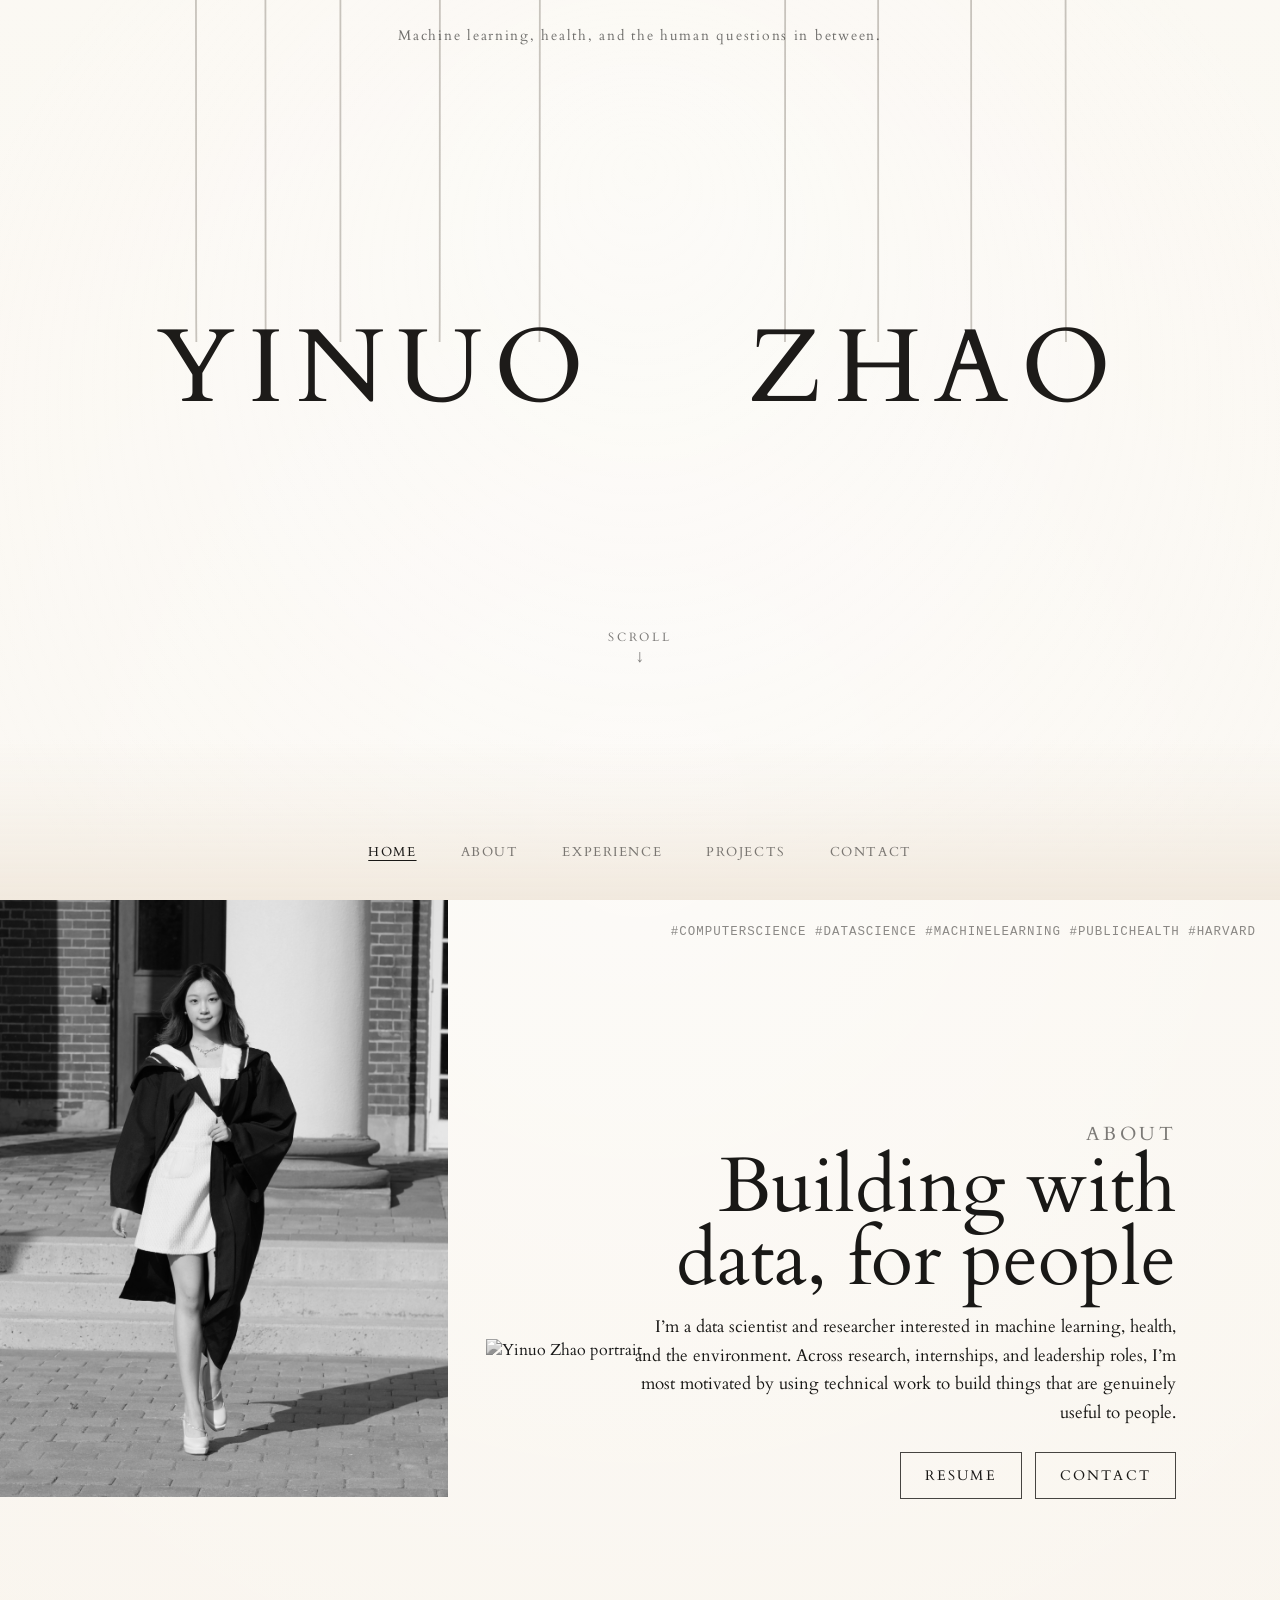
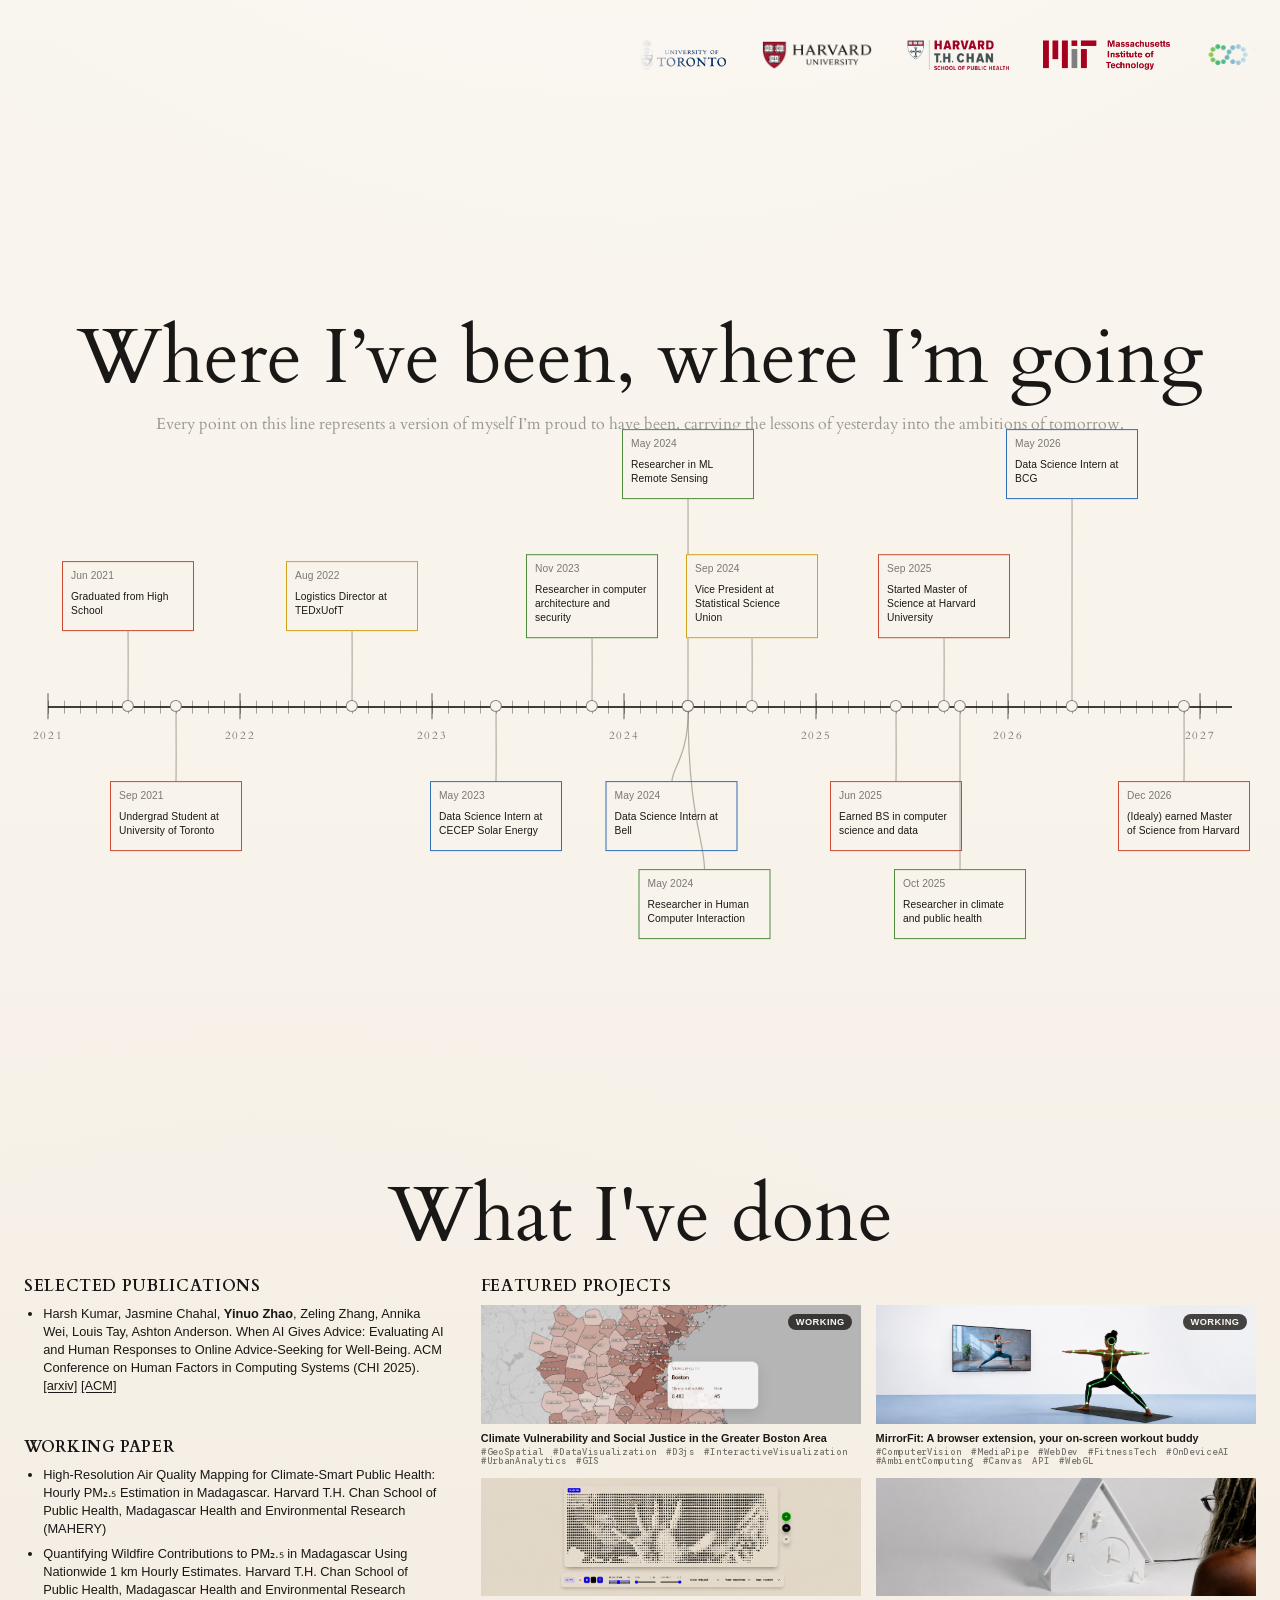
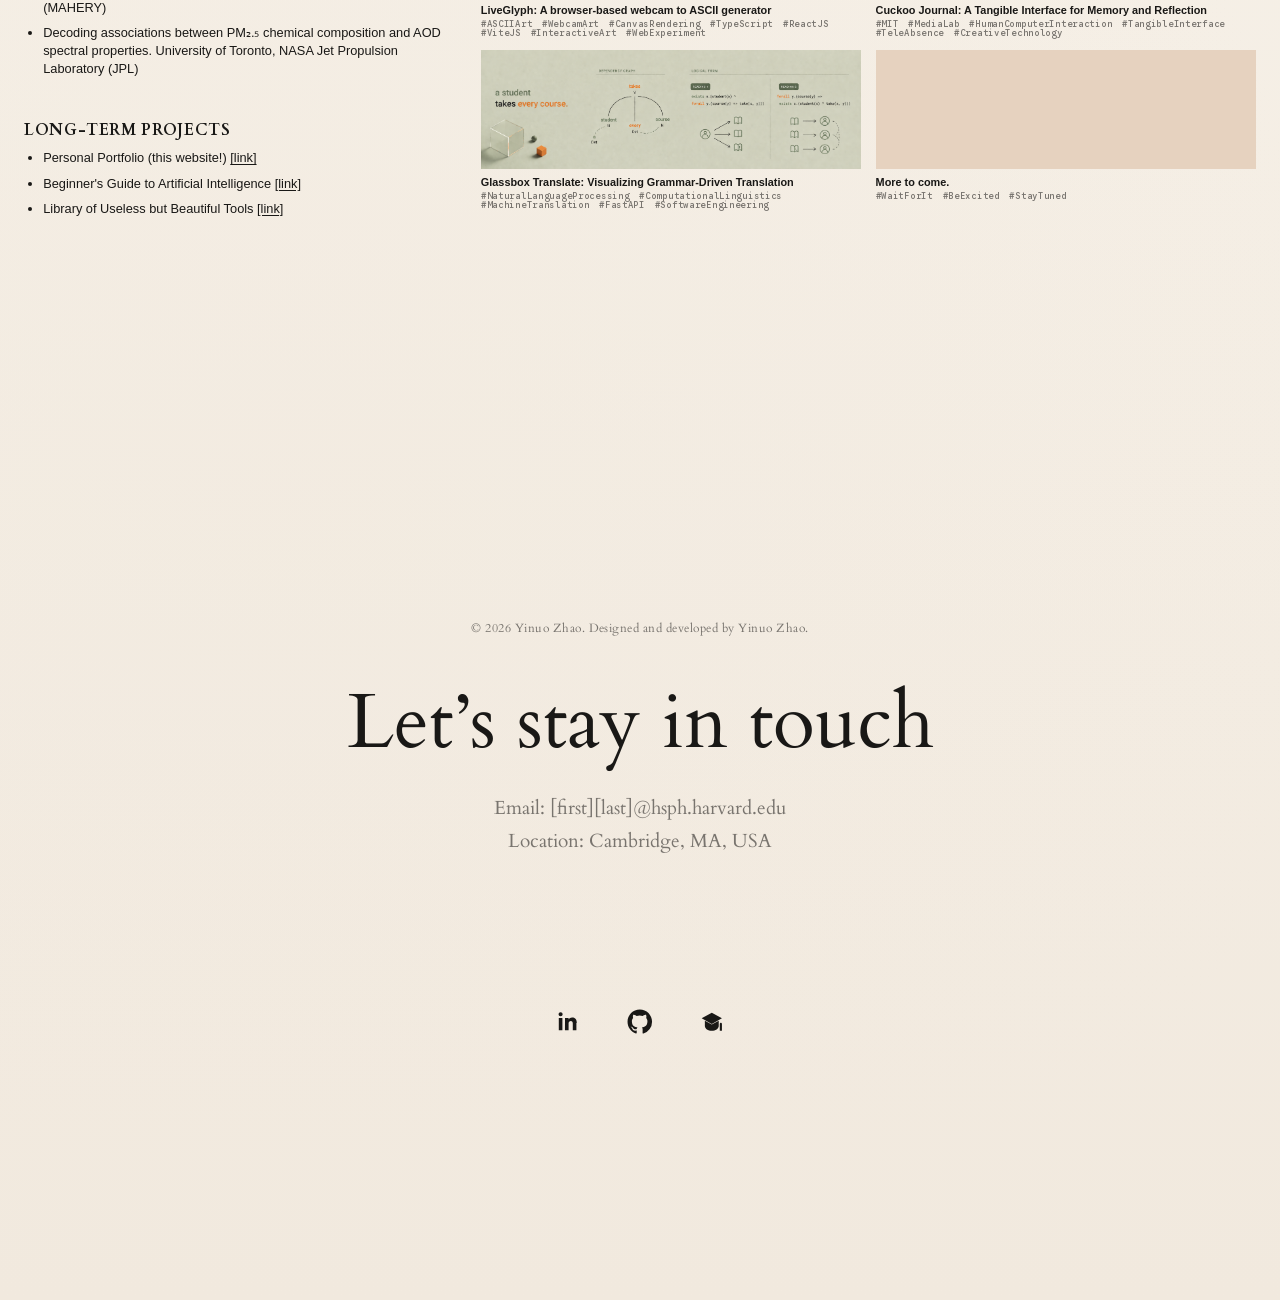
==== commit aaa62873: "Add custom favicon assets" ====
--- a/index.html
+++ b/index.html
@@ -4,6 +4,7 @@
     <meta charset="UTF-8" />
     <meta name="viewport" content="width=device-width, initial-scale=1.0" />
     <title>Yinuo Zhao</title>
+    <link rel="icon" type="image/svg+xml" href="./favicon.svg" />
     <meta
       name="description"
       content="A minimalist personal landing page with hanging kinetic letters."
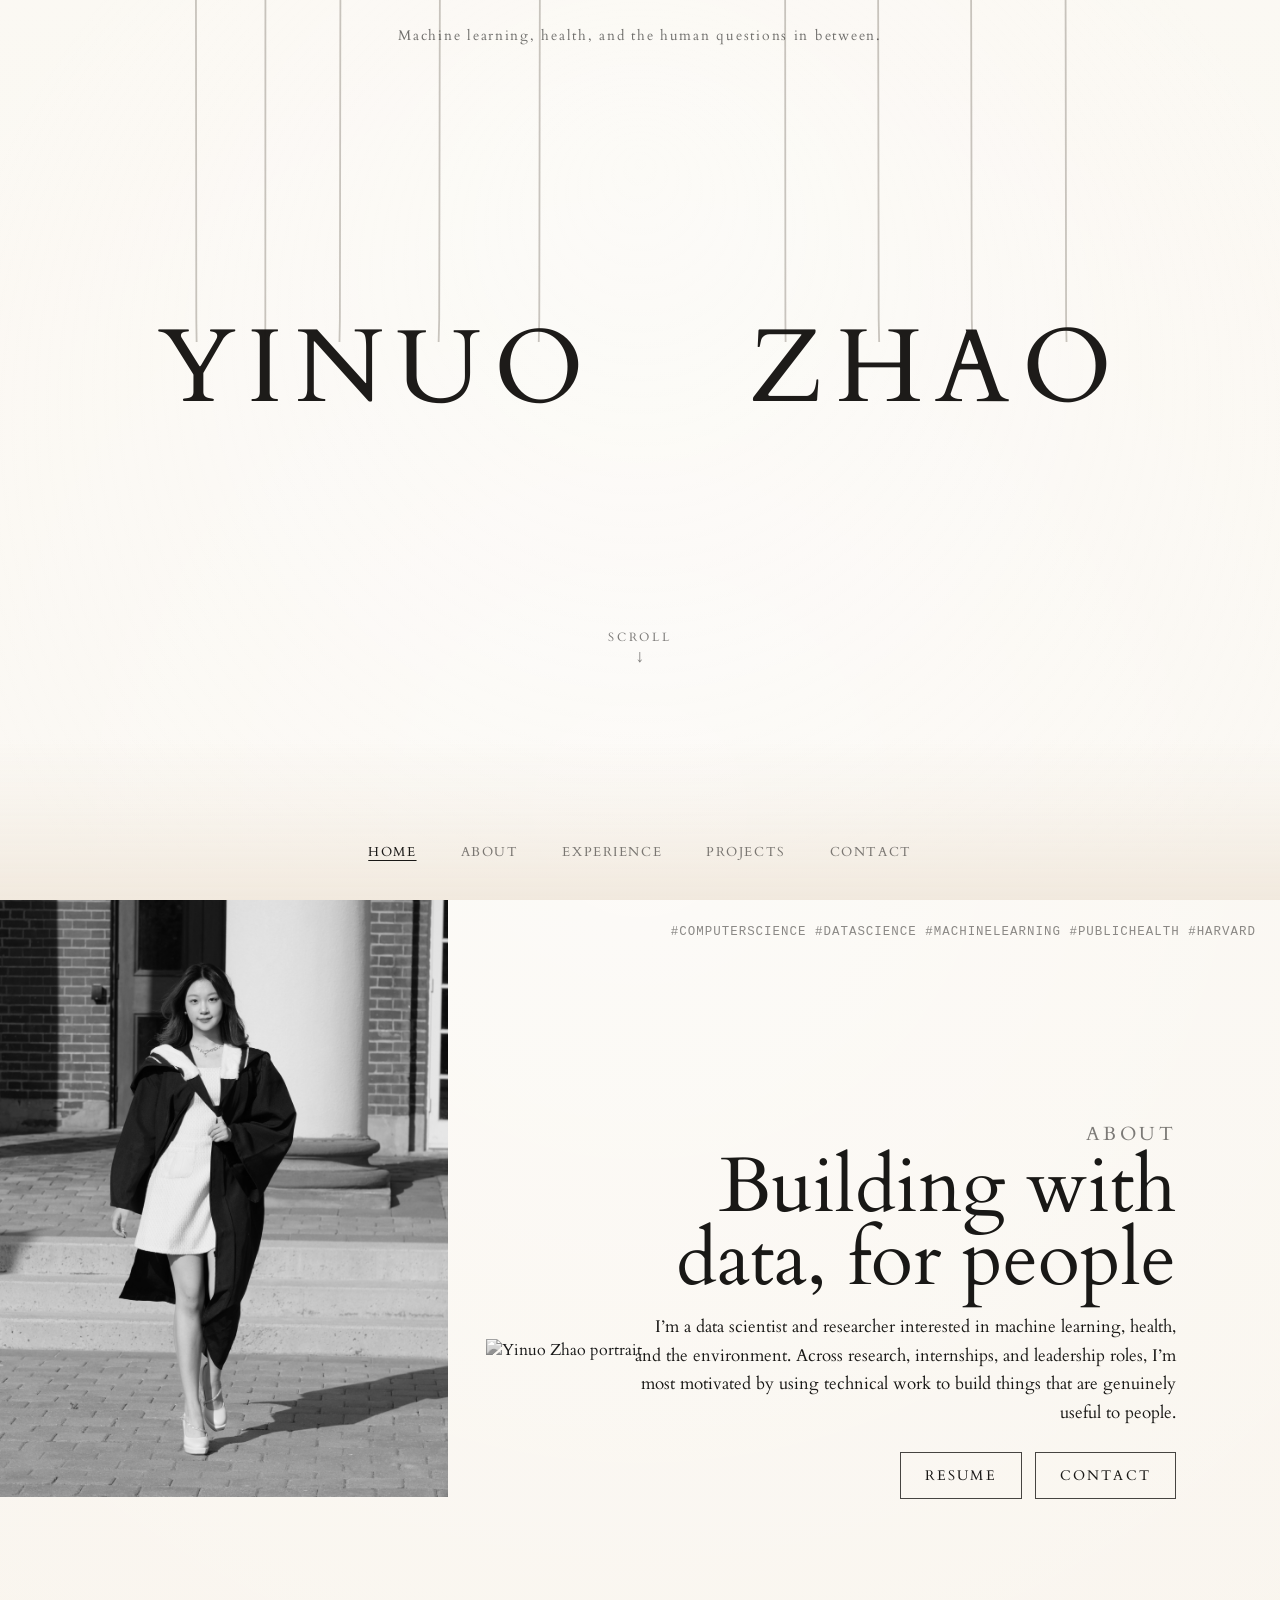
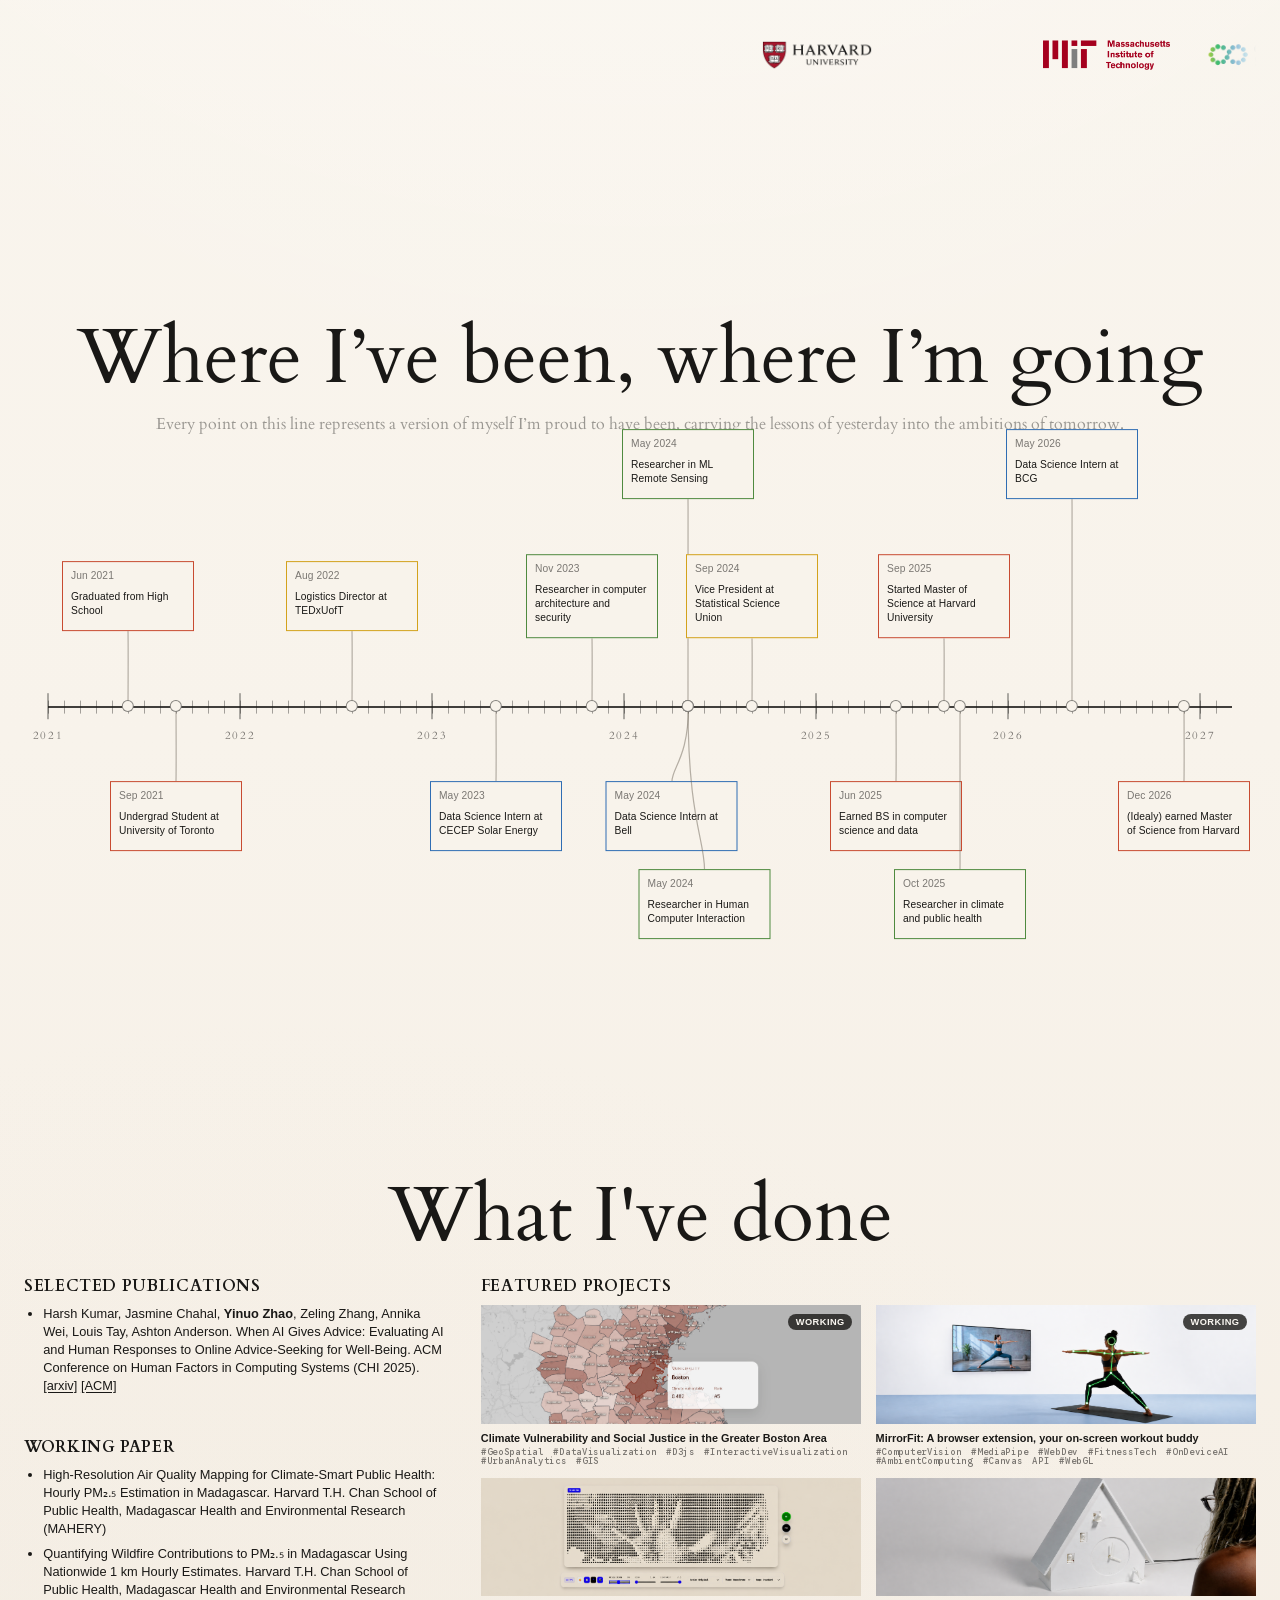
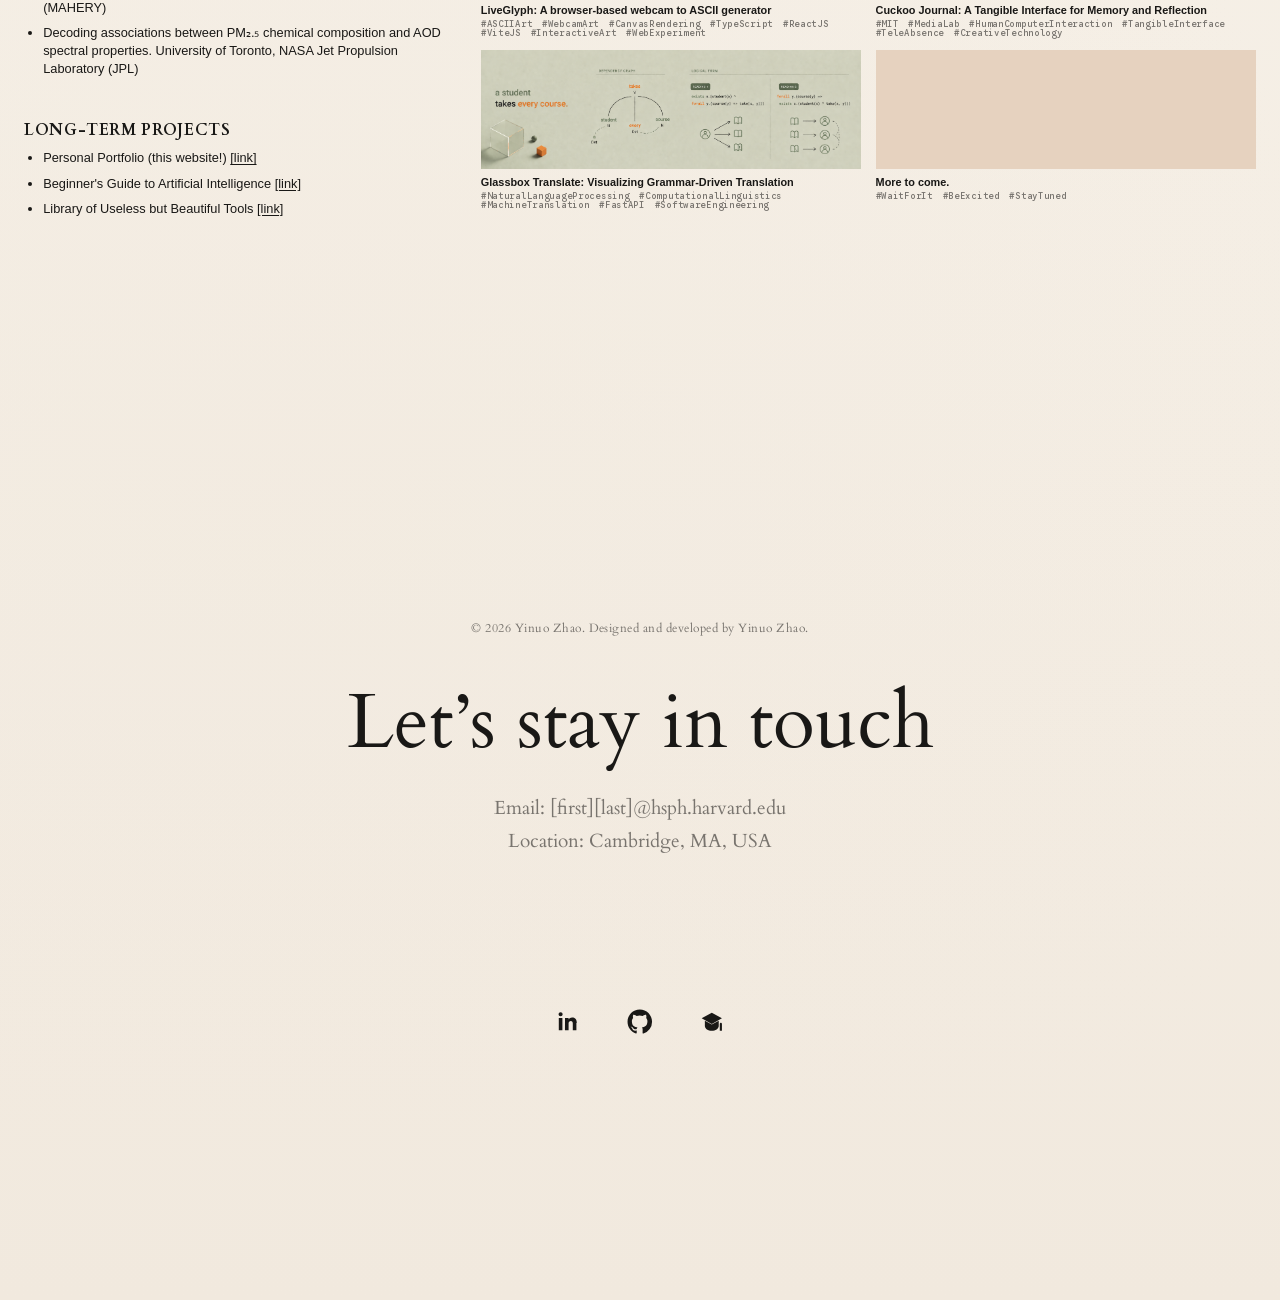
==== commit 82b0b374: "Update website title" ====
--- a/index.html
+++ b/index.html
@@ -3,7 +3,7 @@
   <head>
     <meta charset="UTF-8" />
     <meta name="viewport" content="width=device-width, initial-scale=1.0" />
-    <title>Yinuo Zhao</title>
+    <title>Yinuo Zhao | Portfolio</title>
     <link rel="icon" type="image/svg+xml" href="./favicon.svg" />
     <meta
       name="description"
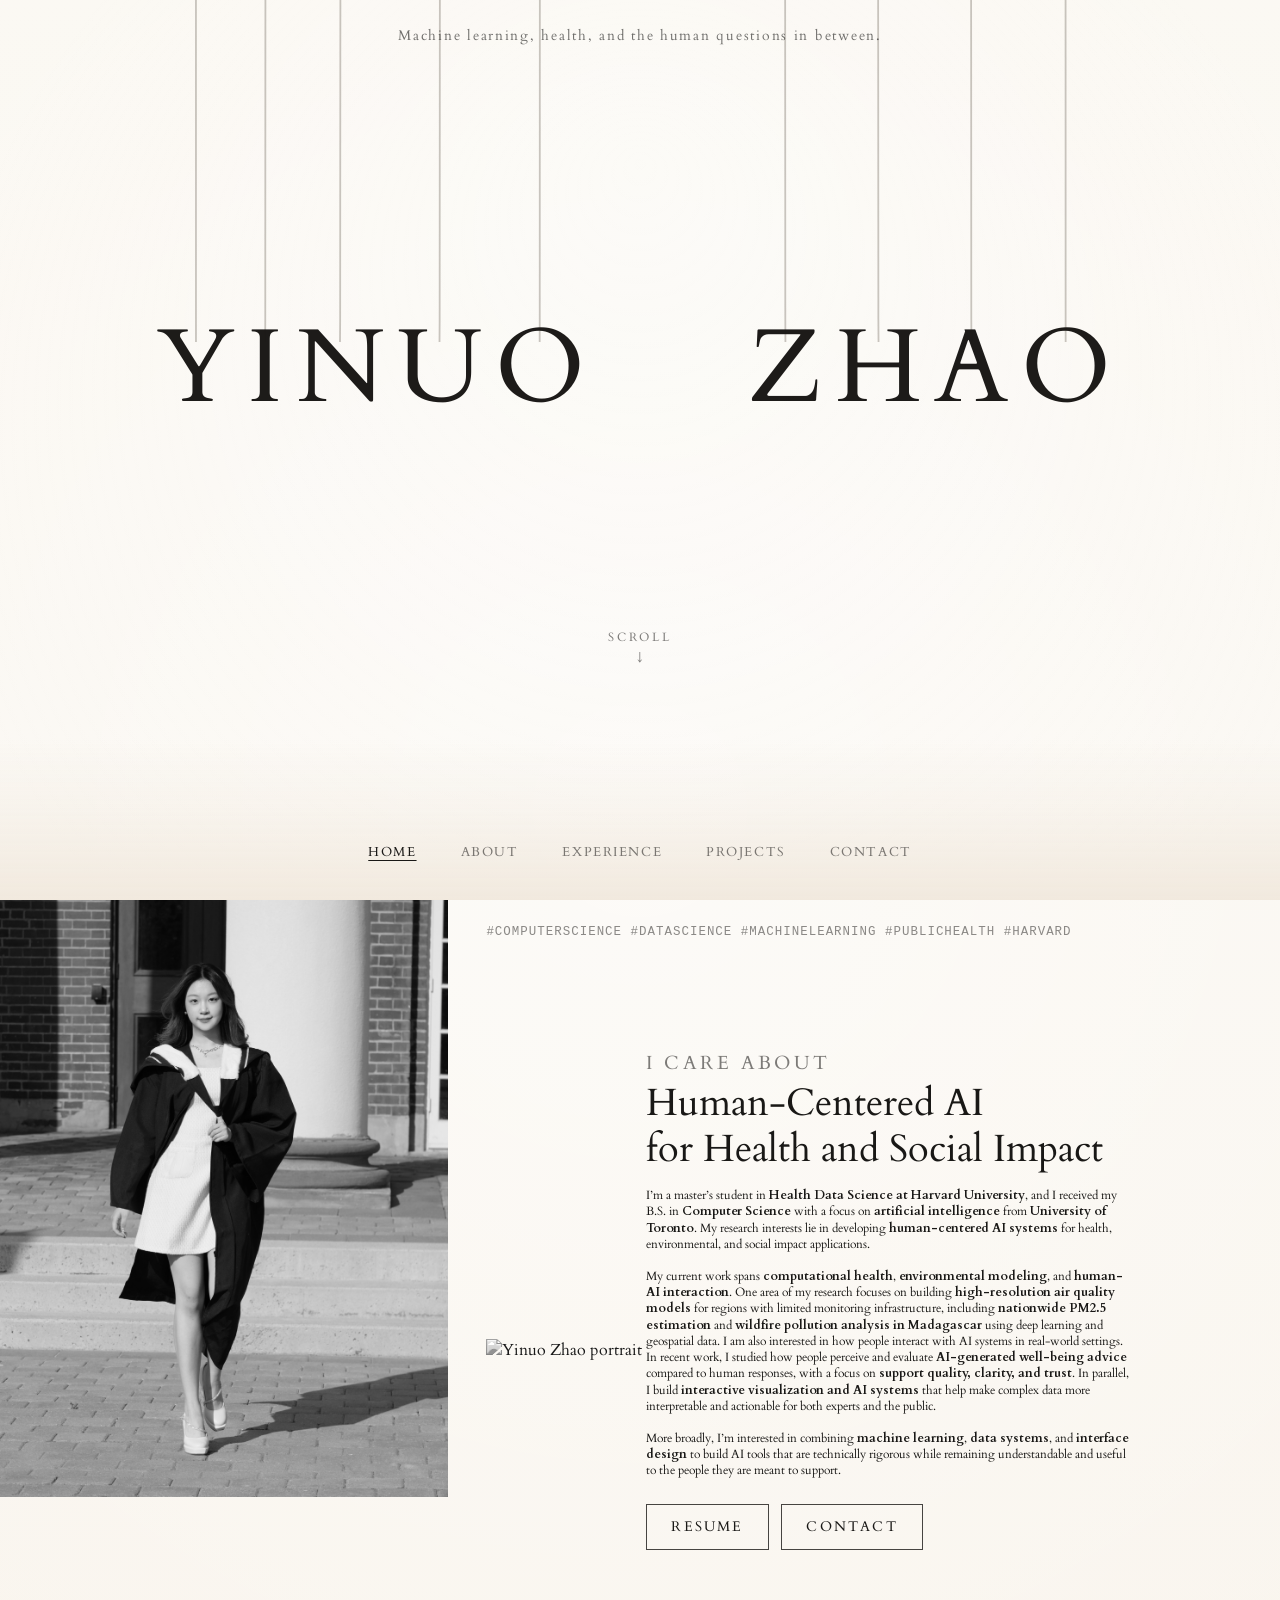
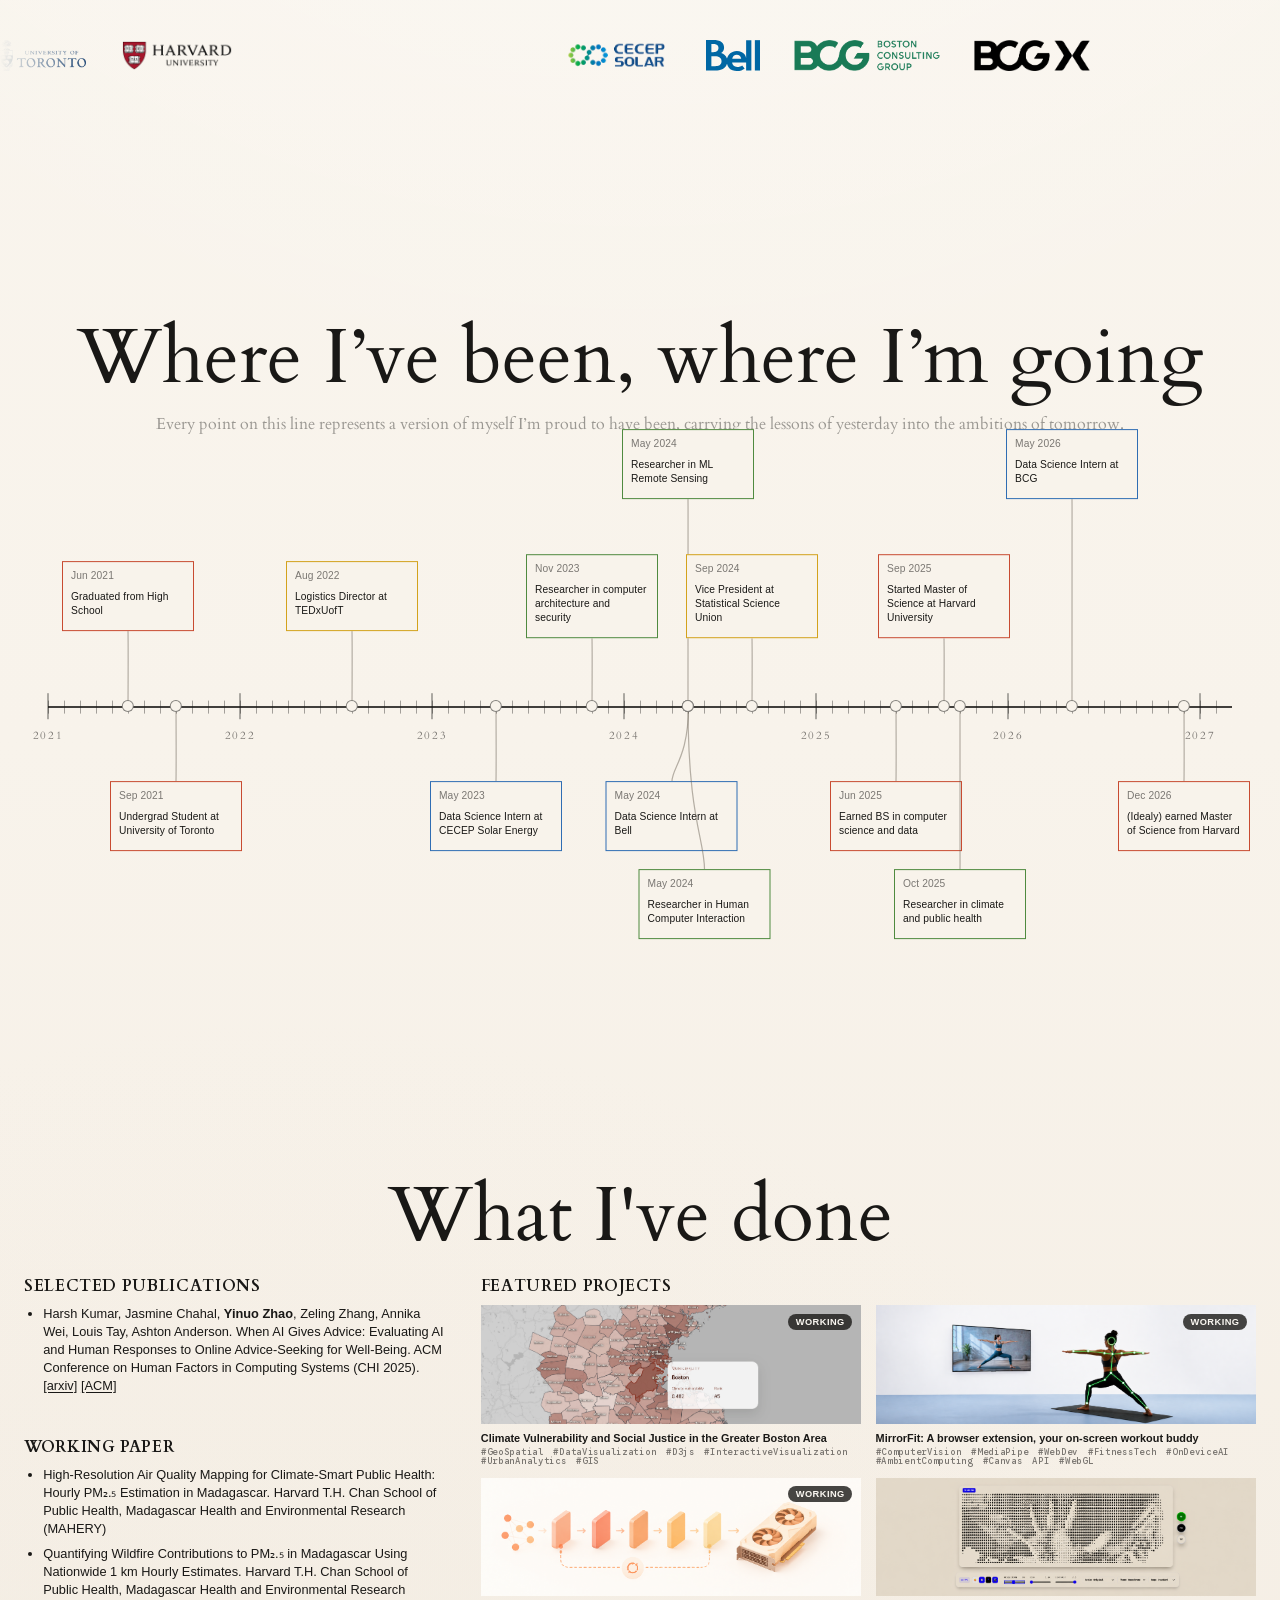
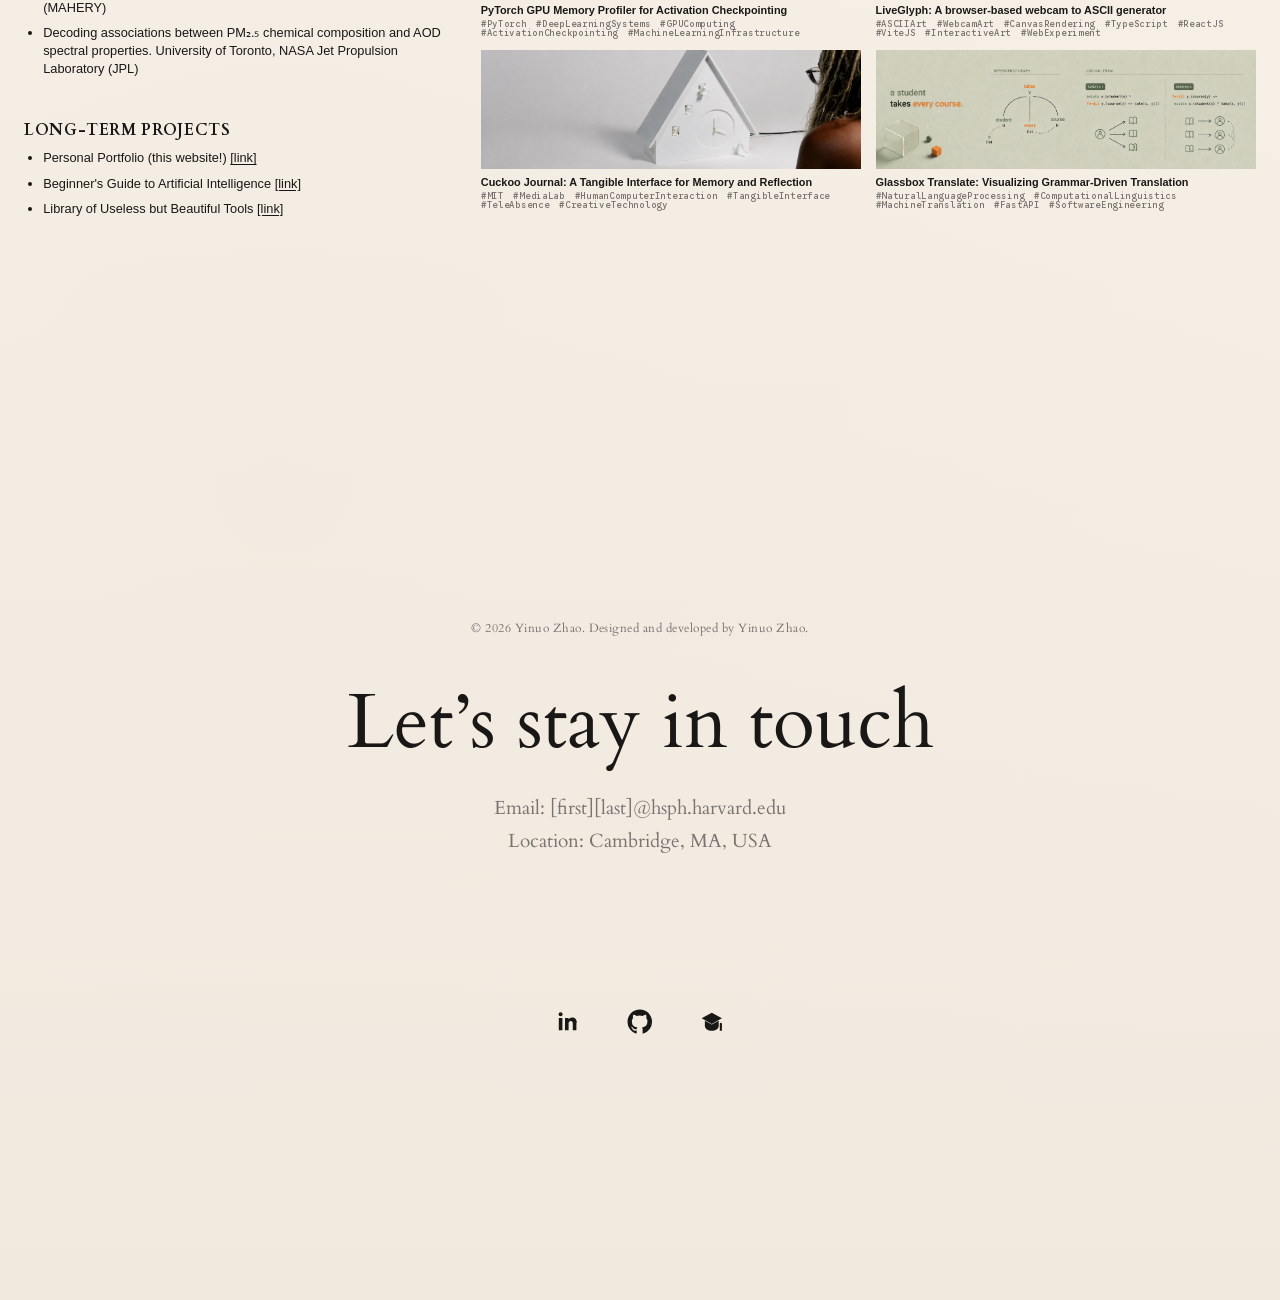
==== commit 0d27a919: "Refine about section layout and content" ====
--- a/index.html
+++ b/index.html
@@ -99,13 +99,41 @@
         />
       </div>
       <div class="content-section__inner about-section__inner">
-        <p class="content-section__eyebrow">About</p>
-        <h2 id="about-title">Building with data, for people</h2>
+        <p class="content-section__eyebrow">I care about</p>
+        <h2 id="about-title">Human-Centered AI<br /> for Health and Social Impact</h2>
         <p class="content-section__intro">
-          I’m a data scientist and researcher interested in machine learning,
-          health, and the environment. Across research, internships, and
-          leadership roles, I’m most motivated by using technical work to build
-          things that are genuinely useful to people.
+          I’m a master’s student in <strong>Health Data Science at Harvard
+          University</strong>, and I received my B.S. in
+          <strong>Computer Science</strong> with a focus on
+          <strong>artificial intelligence</strong> from
+          <strong>University of Toronto</strong>. My research interests lie in
+          developing <strong>human-centered AI systems</strong> for health,
+          environmental, and social impact applications.
+        </p>
+        <p class="content-section__intro">
+          My current work spans <strong>computational health</strong>,
+          <strong>environmental modeling</strong>, and
+          <strong>human-AI interaction</strong>. One area of my research
+          focuses on building <strong>high-resolution air quality models</strong>
+          for regions with limited monitoring infrastructure, including
+          <strong>nationwide PM2.5 estimation</strong> and
+          <strong>wildfire pollution analysis in Madagascar</strong> using deep
+          learning and geospatial data. I am also interested in how people
+          interact with AI systems in real-world settings. In recent work, I
+          studied how people perceive and evaluate
+          <strong>AI-generated well-being advice</strong> compared to human
+          responses, with a focus on <strong>support quality, clarity, and
+          trust</strong>. In parallel, I build
+          <strong>interactive visualization and AI systems</strong> that help
+          make complex data more interpretable and actionable for both experts
+          and the public.
+        </p>
+        <p class="content-section__intro">
+          More broadly, I’m interested in combining
+          <strong>machine learning</strong>, <strong>data systems</strong>, and
+          <strong>interface design</strong> to build AI tools that are
+          technically rigorous while remaining understandable and useful to the
+          people they are meant to support.
         </p>
         <div class="about-section__actions">
           <a
--- a/styles.css
+++ b/styles.css
@@ -141,22 +141,24 @@
   --about-gap: clamp(1.5rem, 3vw, 3rem);
   --about-banner-offset: clamp(5.8rem, 10vw, 7.2rem);
   position: relative;
+  width: min(100%, 88rem);
+  margin: 0 auto;
   align-items: center;
   justify-content: flex-end;
-  padding: 0;
+  padding: 0 2rem;
 }
 
 .about-section p.about-section__hashtags {
   position: absolute;
   top: 1.4rem;
-  right: 1.5rem;
+  left: calc(var(--about-primary-width) + var(--about-gap));
   margin: 0;
   color: rgba(25, 24, 22, 0.5);
   font-family: "SFMono-Regular", "SF Mono", "IBM Plex Mono", "Menlo",
     "Consolas", monospace;
   font-size: 0.78rem;
   letter-spacing: 0.08em;
-  text-align: right;
+  text-align: left;
   text-transform: uppercase;
   z-index: 2;
 }
@@ -253,28 +255,33 @@
 
 .about-section__inner {
   width: min(42rem, calc(100% - var(--about-primary-width) - var(--about-secondary-width) - (var(--about-gap) * 2)));
-  margin: 0 5rem 0 0;
-  padding: 5rem 1.5rem calc(var(--about-banner-offset) + 3rem);
-  text-align: right;
+  margin: 0 2rem 0 auto;
+  padding: 3.8rem 5rem calc(var(--about-banner-offset) + 3rem) 6.4rem;
+  text-align: left;
 }
 
 .about-section .content-section__intro {
-  margin-left: auto;
-  margin-right: 0;
-  font-size: clamp(0.92rem, 1.55vw, 1.06rem);
-  text-align: right;
+  margin-left: 0;
+  margin-right: auto;
+  font-size: clamp(0.68rem, 1.05vw, 0.78rem);
+  line-height: 1.3;
+  text-align: left;
+}
+
+.about-section .content-section__intro + .content-section__intro {
+  margin-top: 1rem;
 }
 
 .about-section .content-section__eyebrow,
 .about-section h2 {
-  text-align: right;
+  text-align: left;
 }
 
 .about-section__actions {
   display: flex;
   width: 100%;
   gap: 0.8rem;
-  justify-content: flex-end;
+  justify-content: flex-start;
   margin-top: 1.5rem;
 }
 
@@ -305,10 +312,11 @@
 .about-section__logo-banner {
   position: absolute;
   left: 50%;
-  right: 1.5rem;
+  width: 100vw;
   bottom: var(--about-banner-offset);
   overflow: hidden;
   padding: 0.9rem 0;
+  transform: translateX(-50%);
   -webkit-mask-image: linear-gradient(90deg, transparent, #000 8%, #000 92%, transparent);
   mask-image: linear-gradient(90deg, transparent, #000 8%, #000 92%, transparent);
 }
@@ -317,6 +325,7 @@
   display: flex;
   width: max-content;
   animation: about-logo-marquee 24s linear infinite;
+  will-change: transform;
 }
 
 .about-section__logo-group {
@@ -338,7 +347,7 @@
 
 @keyframes about-logo-marquee {
   from {
-    transform: translateX(-50%);
+    transform: translateX(calc(-1 * var(--about-logo-loop-distance, 0px)));
   }
 
   to {
@@ -385,6 +394,11 @@
   font-size: clamp(2.4rem, 6vw, 4.8rem);
   font-weight: 500;
   line-height: 0.95;
+}
+
+#about-title {
+  font-size: clamp(1.7rem, 3vw, 2.5rem);
+  line-height: 1.2;
 }
 
 .content-section p {
@@ -1023,10 +1037,12 @@
   }
 
   .about-section__logo-banner {
-    left: 1rem;
-    right: 1rem;
+    left: 0;
+    right: 0;
+    width: auto;
     bottom: var(--about-banner-offset);
     padding: 0.75rem 0;
+    transform: none;
   }
 
   .about-section__logo {
